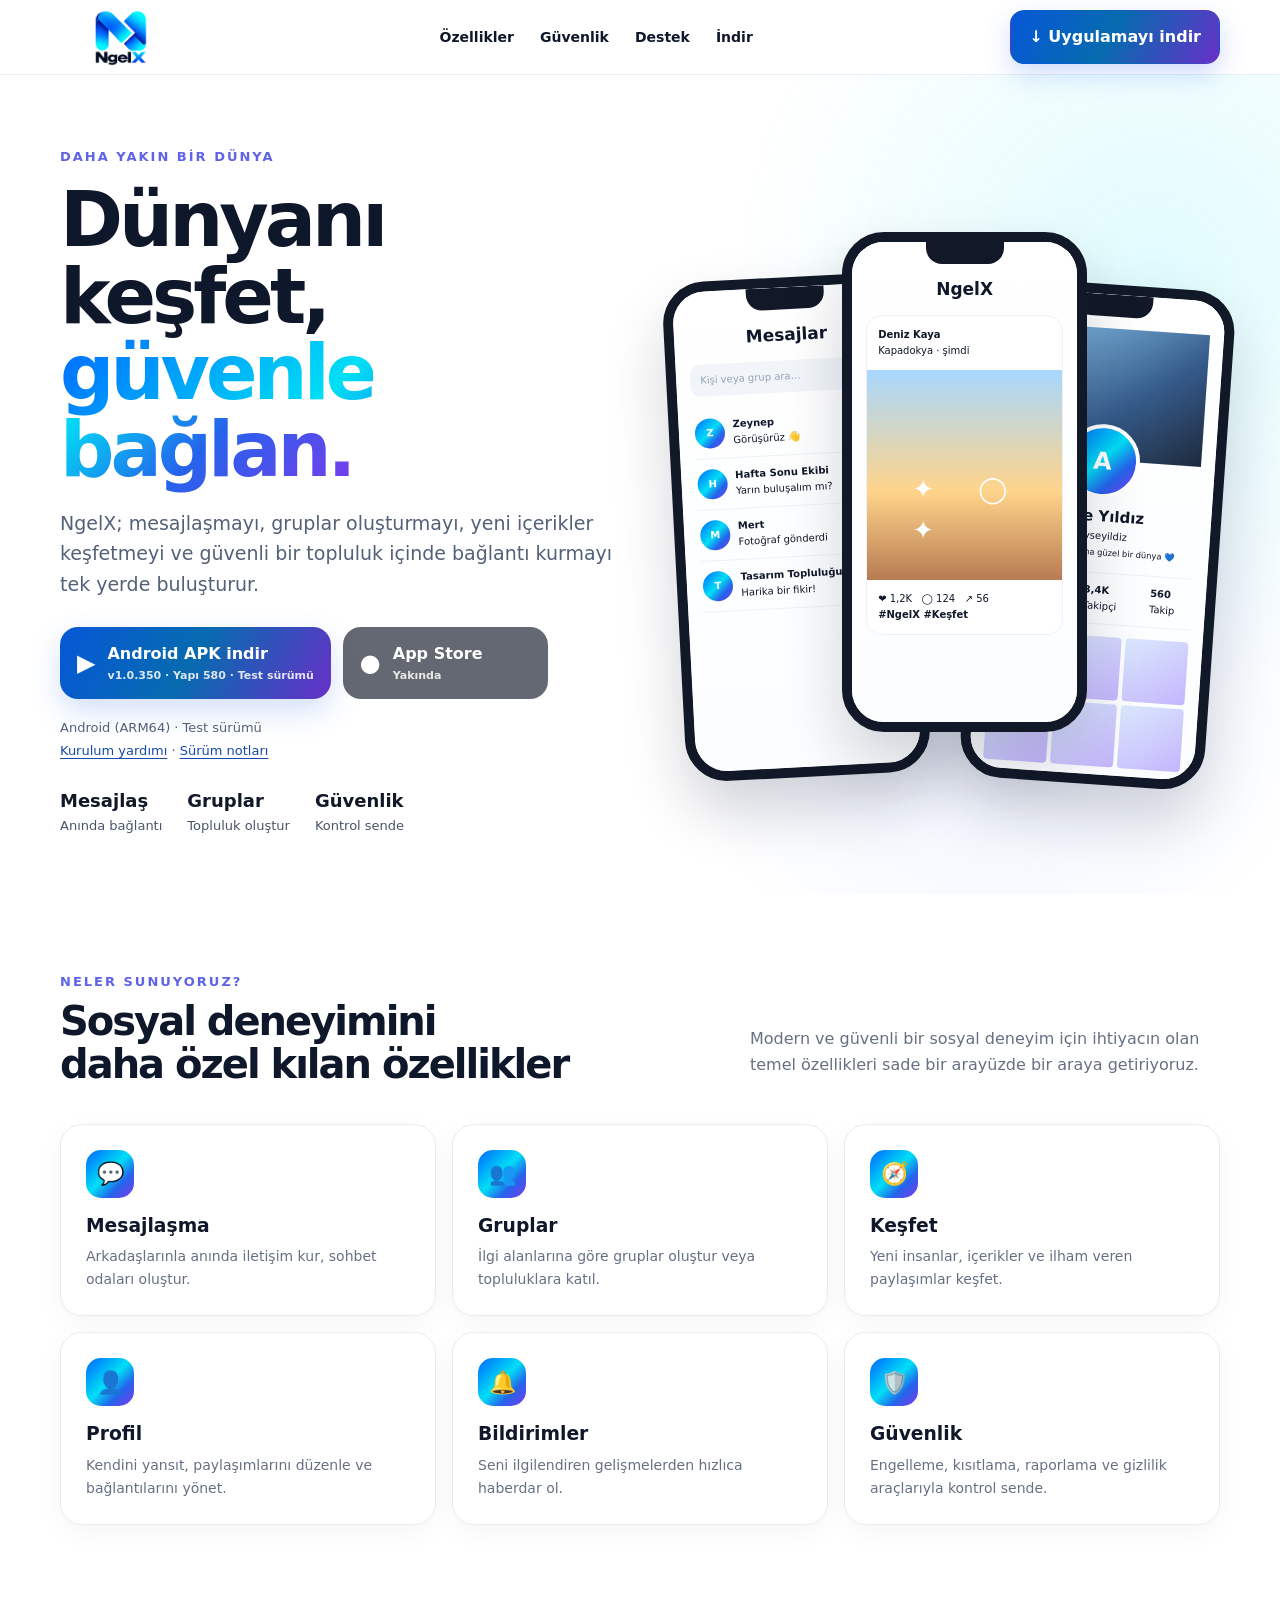
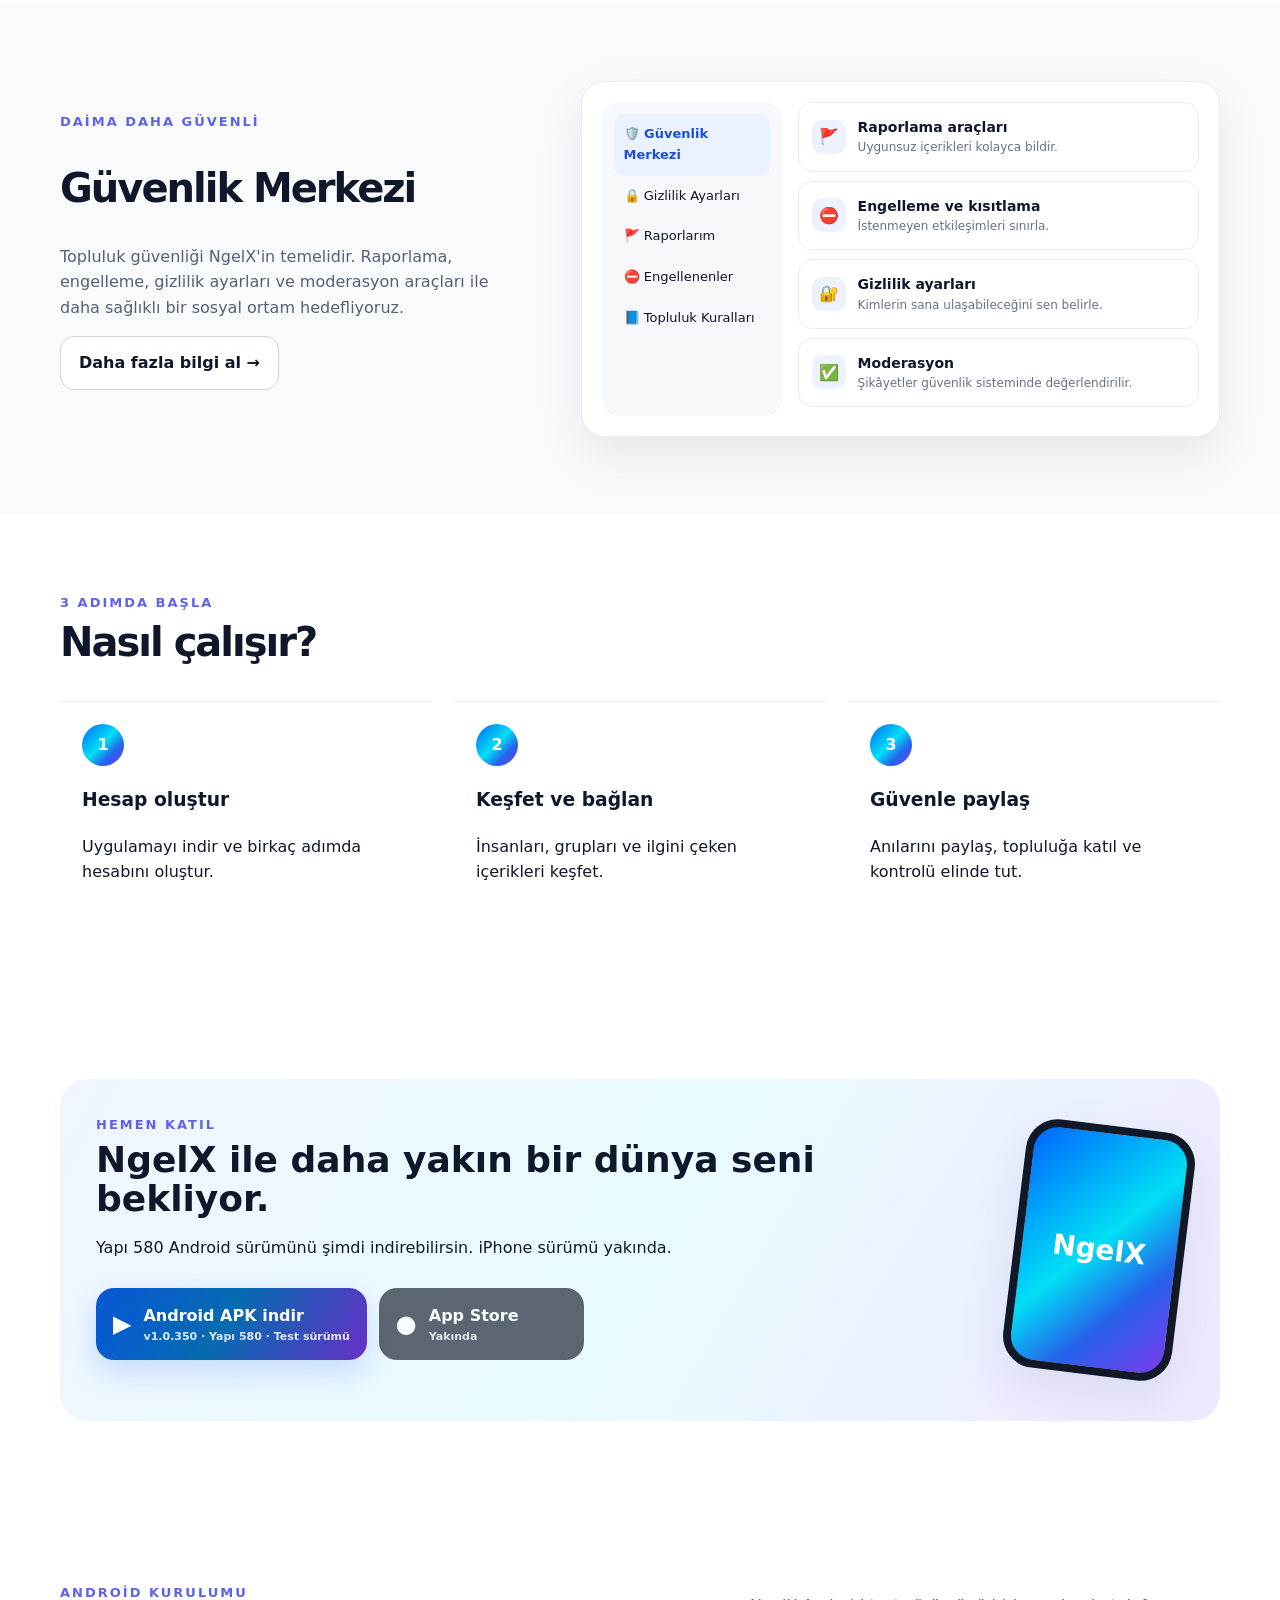
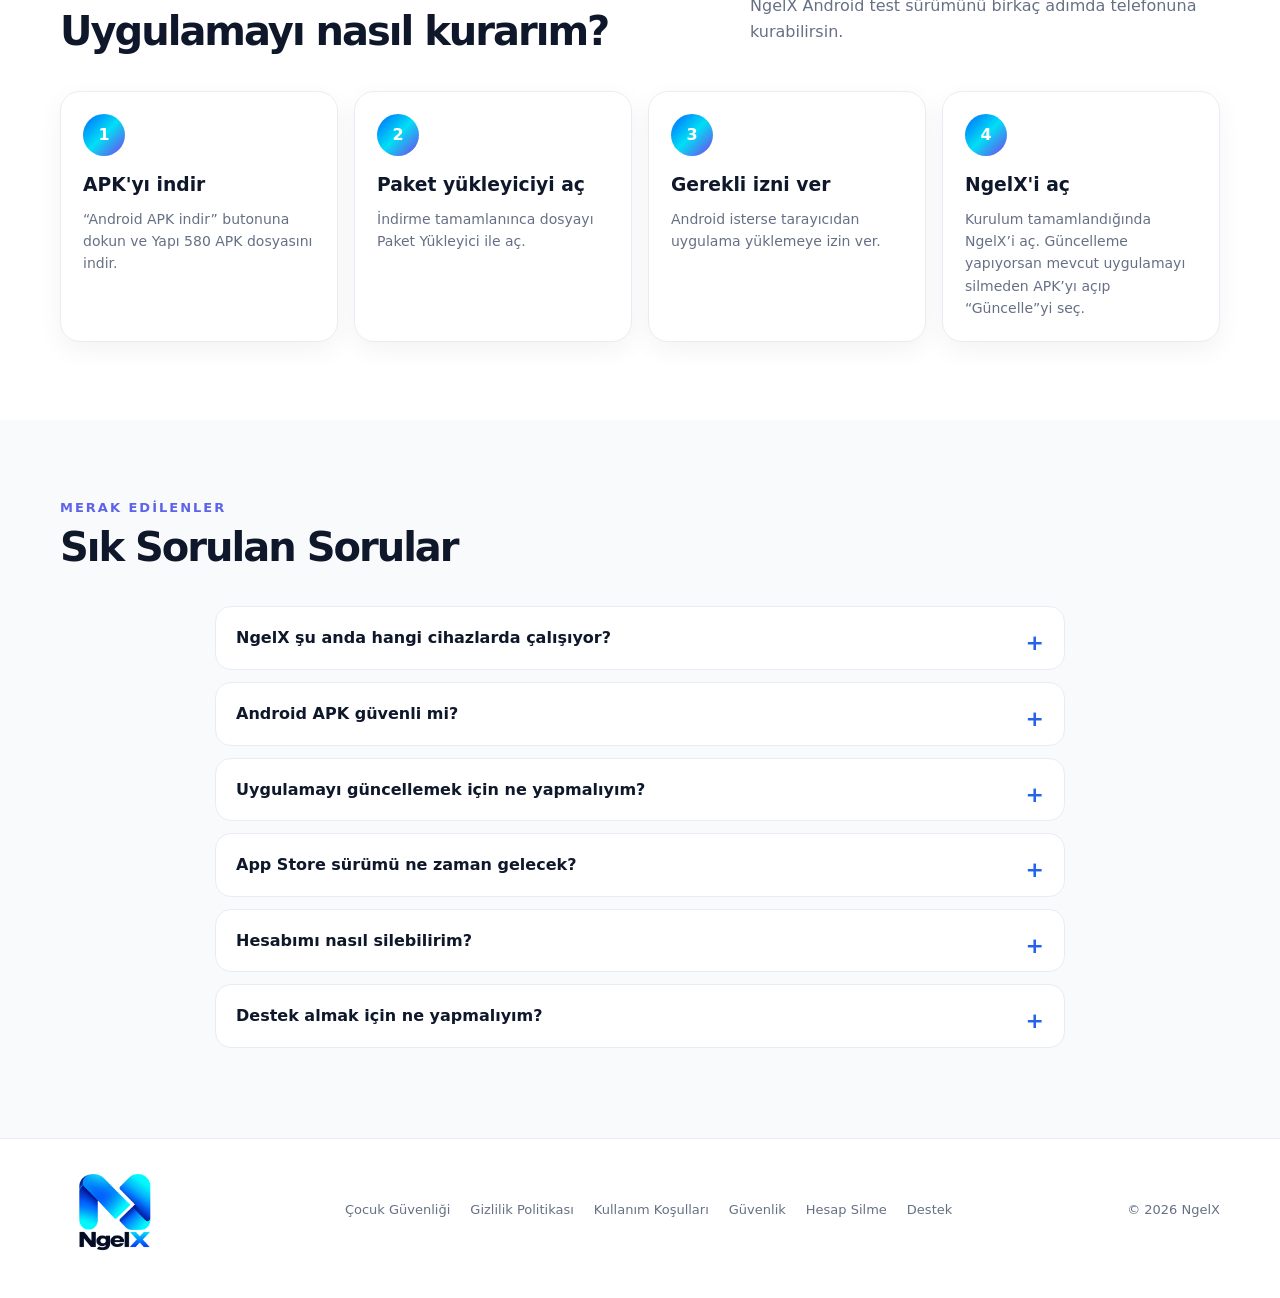
==== index.html @ b482cb5b "Point existing Android download buttons to the verified Build583 APK" ====
<!doctype html>
<html lang="tr">
<head>
  <meta charset="utf-8">
  <meta name="viewport" content="width=device-width,initial-scale=1">
  <meta name="theme-color" content="#ffffff">



  <title>NgelX — Dünyanı keşfet, güvenle bağlan</title>

  <!-- Tarayıcı sekmesindeki N logosu -->


  <link rel="stylesheet" href="styles.css?v=20261021-web-audit">

  <!-- Logo için geçici/final güvenli boyut ayarı -->
  <style>
    .brand-logo{
      display:flex;
      align-items:center;
      flex-shrink:0;
    }

    .brand-logo img{
      display:block;
      width:122px;
      height:auto;
      max-height:58px;
      object-fit:contain;
    }

    .footer-brand img{
      display:block;
      width:110px;
      height:auto;
      object-fit:contain;
    }

    @media(max-width:620px){
      .brand-logo img{
        width:92px;
        max-height:48px;
      }

      .footer-brand img{
        width:100px;
      }
    }
    /* ANDROID KURULUM - INLINE */

.install-section{
  background:#ffffff;
}

.install-steps{
  display:grid;
  grid-template-columns:repeat(4,1fr);
  gap:16px;
}

.install-card{
  padding:22px;
  border:1px solid #e8edf5;
  border-radius:20px;
  background:#ffffff;
  box-shadow:0 8px 26px rgba(15,23,42,.05);
}

.install-number{
  width:42px;
  height:42px;
  border-radius:50%;
  display:grid;
  place-items:center;
  background:linear-gradient(135deg,#0066ff,#00dff5,#7c3aed);
  color:#fff;
  font-weight:900;
  margin-bottom:14px;
}

.install-card h3{
  margin:0 0 8px;
}

.install-card p{
  margin:0;
  color:#667085;
  font-size:14px;
}


/* SSS - INLINE */

.faq-section{
  background:#f8fafc;
}

.faq-list{
  max-width:850px;
  margin:auto;
}

.faq-item{
  background:#fff;
  border:1px solid #e8edf5;
  border-radius:16px;
  margin-bottom:12px;
  overflow:hidden;
}

.faq-item summary{
  cursor:pointer;
  padding:18px 20px;
  font-weight:800;
  list-style:none;
}

.faq-item summary::-webkit-details-marker{
  display:none;
}

.faq-item summary::after{
  content:"+";
  float:right;
  font-size:22px;
  color:#2563eb;
}

.faq-item[open] summary::after{
  content:"−";
}

.faq-item p{
  margin:0;
  padding:0 20px 18px;
  color:#667085;
}

@media(max-width:900px){
  .install-steps{
    grid-template-columns:repeat(2,1fr);
  }
}

@media(max-width:620px){
  .install-steps{
    grid-template-columns:1fr;
  }

  .install-card{
    padding:18px;
  }

  .faq-item summary{
    padding:16px;
    font-size:15px;
  }

  .faq-item p{
    padding:0 16px 16px;
    font-size:14px;
  }
}
  </style>
<meta name="description" content="NgelX ile mesajlaş, gruplara katıl ve içerikleri keşfet. Android test APK&#x27;sını indir; kurulum, destek ve güvenlik bilgilerine ulaş.">
<link rel="canonical" href="https://ngelxsocial.com/">
<link rel="icon" type="image/png" href="/ngelx-logo-128-2.png">
<meta property="og:type" content="website"><meta property="og:site_name" content="NgelX"><meta property="og:locale" content="tr_TR">
<meta property="og:title" content="NgelX — Dünyanı keşfet, güvenle bağlan"><meta property="og:description" content="NgelX ile mesajlaş, gruplara katıl ve içerikleri keşfet. Android test APK&#x27;sını indir; kurulum, destek ve güvenlik bilgilerine ulaş."><meta property="og:url" content="https://ngelxsocial.com/">
<meta property="og:image" content="https://ngelxsocial.com/ngelx-brand.png"><meta property="og:image:alt" content="NgelX logosu">
<meta name="twitter:card" content="summary"><meta name="twitter:title" content="NgelX — Dünyanı keşfet, güvenle bağlan"><meta name="twitter:description" content="NgelX ile mesajlaş, gruplara katıl ve içerikleri keşfet. Android test APK&#x27;sını indir; kurulum, destek ve güvenlik bilgilerine ulaş."><meta name="twitter:image" content="https://ngelxsocial.com/ngelx-brand.png">
<script src="site.js?v=20261021-web-audit" defer></script>
</head>

<body>

<a class="skip-link" href="#main-content">İçeriğe geç</a>
<nav class="nav" aria-label="Ana menü"><div class="wrap navin">
<a class="logo brand-logo" href="index.html" aria-label="NgelX ana sayfa"><img src="ngelx-brand.png" alt="NgelX" width="122" height="58"></a>
<div class="navlinks"><a href="index.html#ozellikler">Özellikler</a><a href="index.html#guvenlik">Güvenlik</a><a href="support.html">Destek</a><a href="index.html#download">İndir</a></div>
<details class="mobile-menu"><summary>Menü <span aria-hidden="true">☰</span></summary><div class="mobile-links"><a href="index.html">Ana sayfa</a><a href="index.html#ozellikler">Özellikler</a><a href="security.html">Güvenlik</a><a href="support.html">Destek</a><a href="privacy.html">Gizlilik</a><a href="index.html#download">APK indir</a></div></details>
<a class="btn primary" href="https://github.com/Nnentx/Ngelx/releases/download/v1.0.353-build583/NgelX-1.0.353-Build583.apk">↓ Uygulamayı indir</a>
</div></nav>


<main id="main-content" tabindex="-1">
<header class="hero">
  <div class="wrap hero-grid">

    <div>

      <div class="eyebrow">
        Daha yakın bir dünya
      </div>

      <h1>
        Dünyanı keşfet,<br>
        <span class="gradient">
          güvenle bağlan.
        </span>
      </h1>

      <p class="lead">
        NgelX; mesajlaşmayı, gruplar oluşturmayı,
        yeni içerikler keşfetmeyi ve güvenli bir
        topluluk içinde bağlantı kurmayı tek yerde buluşturur.
      </p>

      <div class="store-row" id="indir">

        <a
          class="store play"
          href="https://github.com/Nnentx/Ngelx/releases/download/v1.0.353-build583/NgelX-1.0.353-Build583.apk"
        >
          <span class="icon">▶</span>

          <span>
            Android APK indir
            <small>v1.0.350 · Yapı 580 · Test sürümü</small>
          </span>
        </a>

        <div class="store apple unavailable" role="note" aria-label="iPhone sürümü henüz yayınlanmadı">
          <span class="icon">●</span>

          <span>
            App Store
            <small>Yakında</small>
          </span>
        </div>

      </div>


      <p class="download-help">Android (ARM64) · Test sürümü<br><a href="#kurulum">Kurulum yardımı</a><span aria-hidden="true"> · </span><a href="https://github.com/Nnentx/Ngelx/releases/tag/v1.0.350-build580">Sürüm notları</a></p>
      <div class="metrics">

        <div>
          <strong>Mesajlaş</strong>
          Anında bağlantı
        </div>

        <div>
          <strong>Gruplar</strong>
          Topluluk oluştur
        </div>

        <div>
          <strong>Güvenlik</strong>
          Kontrol sende
        </div>

      </div>

    </div>


    <div class="phones" aria-hidden="true">

      <div class="phone p1">
        <div class="screen">

          <div class="app-head">
            Mesajlar
          </div>

          <div class="search">
            Kişi veya grup ara…
          </div>

          <div class="chat">
            <div class="avatar">Z</div>

            <div>
              <b>Zeynep</b>
              Görüşürüz 👋
            </div>
          </div>

          <div class="chat">
            <div class="avatar">H</div>

            <div>
              <b>Hafta Sonu Ekibi</b>
              Yarın buluşalım mı?
            </div>
          </div>

          <div class="chat">
            <div class="avatar">M</div>

            <div>
              <b>Mert</b>
              Fotoğraf gönderdi
            </div>
          </div>

          <div class="chat">
            <div class="avatar">T</div>

            <div>
              <b>Tasarım Topluluğu</b>
              Harika bir fikir!
            </div>
          </div>

        </div>
      </div>


      <div class="phone p2">
        <div class="screen">

          <div class="app-head">
            NgelX
          </div>

          <div class="feed-card">

            <div class="post-meta">
              <b>Deniz Kaya</b><br>
              <span>Kapadokya · şimdi</span>
            </div>

            <div class="cover"></div>

            <div class="post-meta">
              ❤️ 1,2K &nbsp;
              ◯ 124 &nbsp;
              ↗ 56
              <br>

              <b>#NgelX #Keşfet</b>
            </div>

          </div>
        </div>
      </div>


      <div class="phone p3">
        <div class="screen">

          <div class="profile-top"></div>

          <div class="profile-avatar">
            A
          </div>

          <div class="center">
            <b style="font-size:15px">
              Ayşe Yıldız
            </b>

            <br>

            @ayseyildiz

            <br>

            <small>
              İyi insanlarla daha güzel bir dünya 💙
            </small>
          </div>


          <div class="stats">

            <div>
              <b>152</b><br>
              Gönderi
            </div>

            <div>
              <b>3,4K</b><br>
              Takipçi
            </div>

            <div>
              <b>560</b><br>
              Takip
            </div>

          </div>


          <div class="grid9">
            <span></span>
            <span></span>
            <span></span>
            <span></span>
            <span></span>
            <span></span>
          </div>

        </div>
      </div>

    </div>

  </div>
</header>


<section
  class="section"
  id="ozellikler"
>
  <div class="wrap">

    <div class="section-title">

      <div>
        <div class="eyebrow">
          Neler sunuyoruz?
        </div>

        <h2>
          Sosyal deneyimini<br>
          daha özel kılan özellikler
        </h2>
      </div>

      <p>
        Modern ve güvenli bir sosyal deneyim için
        ihtiyacın olan temel özellikleri sade bir
        arayüzde bir araya getiriyoruz.
      </p>

    </div>


    <div class="cards">

      <div class="card">
        <div class="ico">💬</div>

        <h3>Mesajlaşma</h3>

        <p>
          Arkadaşlarınla anında iletişim kur,
          sohbet odaları oluştur.
        </p>
      </div>


      <div class="card">
        <div class="ico">👥</div>

        <h3>Gruplar</h3>

        <p>
          İlgi alanlarına göre gruplar oluştur
          veya topluluklara katıl.
        </p>
      </div>


      <div class="card">
        <div class="ico">🧭</div>

        <h3>Keşfet</h3>

        <p>
          Yeni insanlar, içerikler ve ilham veren
          paylaşımlar keşfet.
        </p>
      </div>


      <div class="card">
        <div class="ico">👤</div>

        <h3>Profil</h3>

        <p>
          Kendini yansıt, paylaşımlarını düzenle
          ve bağlantılarını yönet.
        </p>
      </div>


      <div class="card">
        <div class="ico">🔔</div>

        <h3>Bildirimler</h3>

        <p>
          Seni ilgilendiren gelişmelerden
          hızlıca haberdar ol.
        </p>
      </div>


      <div class="card">
        <div class="ico">🛡️</div>

        <h3>Güvenlik</h3>

        <p>
          Engelleme, kısıtlama, raporlama ve
          gizlilik araçlarıyla kontrol sende.
        </p>
      </div>

    </div>

  </div>
</section>


<section
  class="section soft"
  id="guvenlik"
>
  <div class="wrap security">

    <div>

      <div class="eyebrow">
        Daima daha güvenli
      </div>

      <h2
        style="
          font-size:40px;
          line-height:1.1;
          letter-spacing:-2px
        "
      >
        Güvenlik Merkezi
      </h2>

      <p
        class="lead"
        style="font-size:16px"
      >
        Topluluk güvenliği NgelX'in temelidir.
        Raporlama, engelleme, gizlilik ayarları
        ve moderasyon araçları ile daha sağlıklı
        bir sosyal ortam hedefliyoruz.
      </p>

      <p>
        <a
          class="btn ghost"
          href="security.html"
        >
          Daha fazla bilgi al →
        </a>
      </p>

    </div>


    <div class="security-panel">

      <div class="side">
        <div>🛡️ Güvenlik Merkezi</div>
        <div>🔒 Gizlilik Ayarları</div>
        <div>🚩 Raporlarım</div>
        <div>⛔ Engellenenler</div>
        <div>📘 Topluluk Kuralları</div>
      </div>


      <div>

        <div class="report">
          <div class="dot">🚩</div>

          <div>
            <b>Raporlama araçları</b>

            <span>
              Uygunsuz içerikleri kolayca bildir.
            </span>
          </div>
        </div>


        <div class="report">
          <div class="dot">⛔</div>

          <div>
            <b>Engelleme ve kısıtlama</b>

            <span>
              İstenmeyen etkileşimleri sınırla.
            </span>
          </div>
        </div>


        <div class="report">
          <div class="dot">🔐</div>

          <div>
            <b>Gizlilik ayarları</b>

            <span>
              Kimlerin sana ulaşabileceğini sen belirle.
            </span>
          </div>
        </div>


        <div class="report">
          <div class="dot">✅</div>

          <div>
            <b>Moderasyon</b>

            <span>
              Şikâyetler güvenlik sisteminde değerlendirilir.
            </span>
          </div>
        </div>

      </div>

    </div>

  </div>
</section>


<section class="section">
  <div class="wrap">

    <div class="section-title">

      <div>
        <div class="eyebrow">
          3 adımda başla
        </div>

        <h2>
          Nasıl çalışır?
        </h2>
      </div>

    </div>


    <div class="steps">

      <div class="step">
        <div class="num">1</div>

        <h3>
          Hesap oluştur
        </h3>

        <p>
          Uygulamayı indir ve birkaç adımda
          hesabını oluştur.
        </p>
      </div>


      <div class="step">
        <div class="num">2</div>

        <h3>
          Keşfet ve bağlan
        </h3>

        <p>
          İnsanları, grupları ve ilgini çeken
          içerikleri keşfet.
        </p>
      </div>


      <div class="step">
        <div class="num">3</div>

        <h3>
          Güvenle paylaş
        </h3>

        <p>
          Anılarını paylaş, topluluğa katıl
          ve kontrolü elinde tut.
        </p>
      </div>

    </div>

  </div>
</section>


<section
  class="section"
  id="download"
>
  <div class="wrap cta">

    <div>

      <div class="eyebrow">
        Hemen katıl
      </div>

      <h2>
        NgelX ile daha yakın bir dünya seni bekliyor.
      </h2>

      <p>
        Yapı 580 Android sürümünü şimdi indirebilirsin.
        iPhone sürümü yakında.
      </p>


      <div class="store-row">

        <a
          class="store play"
          href="https://github.com/Nnentx/Ngelx/releases/download/v1.0.353-build583/NgelX-1.0.353-Build583.apk"
        >
          <span class="icon">▶</span>

          <span>
            Android APK indir
            <small>v1.0.350 · Yapı 580 · Test sürümü</small>
          </span>
        </a>


        <div class="store apple unavailable" role="note" aria-label="iPhone sürümü henüz yayınlanmadı">
          <span class="icon">●</span>

          <span>
            App Store
            <small>Yakında</small>
          </span>
        </div>

      </div>

    </div>


    <div class="mini-phone">
      NgelX
    </div>

  </div>
</section>
<section class="section install-section" id="kurulum">
  <div class="wrap">

    <div class="section-title">
      <div>
        <div class="eyebrow">Android kurulumu</div>
        <h2>Uygulamayı nasıl kurarım?</h2>
      </div>

      <p>
        NgelX Android test sürümünü birkaç adımda telefonuna kurabilirsin.
      </p>
    </div>

    <div class="install-steps">

      <div class="install-card">
        <div class="install-number">1</div>
        <h3>APK'yı indir</h3>
        <p>
          “Android APK indir” butonuna dokun ve Yapı 580 APK dosyasını indir.
        </p>
      </div>

      <div class="install-card">
        <div class="install-number">2</div>
        <h3>Paket yükleyiciyi aç</h3>
        <p>
          İndirme tamamlanınca dosyayı Paket Yükleyici ile aç.
        </p>
      </div>

      <div class="install-card">
        <div class="install-number">3</div>
        <h3>Gerekli izni ver</h3>
        <p>
          Android isterse tarayıcıdan uygulama yüklemeye izin ver.
        </p>
      </div>

      <div class="install-card">
        <div class="install-number">4</div>
        <h3>NgelX'i aç</h3>
        <p>
          Kurulum tamamlandığında NgelX’i aç. Güncelleme yapıyorsan mevcut uygulamayı silmeden APK’yı açıp “Güncelle”yi seç.
        </p>
      </div>

    </div>

  </div>
</section>


<section class="section faq-section">
  <div class="wrap">

    <div class="section-title">
      <div>
        <div class="eyebrow">Merak edilenler</div>
        <h2>Sık Sorulan Sorular</h2>
      </div>
    </div>

    <div class="faq-list">

      <details class="faq-item">
        <summary>NgelX şu anda hangi cihazlarda çalışıyor?</summary>
        <p>
          Şu anda Android test sürümü kullanılabilir. iPhone sürümü yakında yayınlanacaktır.
        </p>
      </details>

      <details class="faq-item">
        <summary>Android APK güvenli mi?</summary>
        <p>
          APK dosyası NgelX'in resmi GitHub sürüm bağlantısı üzerinden sunulmaktadır.
        </p>
      </details>

      <details class="faq-item">
        <summary>Uygulamayı güncellemek için ne yapmalıyım?</summary>
        <p>
          NgelX uygulamasında Ayarlar &gt; Güncellemeler bölümünden yeni sürümü kontrol edebilirsin. İstersen ngelxsocial.com üzerinden güncel APK'yı indirip mevcut uygulamanın üzerine kurabilirsin.
        </p>
      </details>

      <details class="faq-item">
        <summary>App Store sürümü ne zaman gelecek?</summary>
        <p>
          iPhone sürümü hazırlık aşamasındadır. Yayınlandığında bu sayfadaki App Store alanı aktif olacaktır.
        </p>
      </details>

      <details class="faq-item">
        <summary>Hesabımı nasıl silebilirim?</summary>
        <p>
          Sayfanın altındaki “Hesap Silme” bağlantısından hesap silme adımlarına ulaşabilirsin.
        </p>
      </details>

      <details class="faq-item">
        <summary>Destek almak için ne yapmalıyım?</summary>
        <p>
          Sayfanın altındaki “Destek” bağlantısını kullanarak NgelX destek sayfasına ulaşabilirsin.
        </p>
      </details>

    </div>

  </div>
</section>

</main>
<footer><div class="wrap foot">
<a class="footer-brand" href="index.html" aria-label="NgelX ana sayfa"><img src="ngelx-brand.png" alt="NgelX" width="110" height="58" loading="lazy"></a>
<nav class="footlinks" aria-label="Alt menü"><a href="child-safety.html">Çocuk Güvenliği</a><a href="privacy.html">Gizlilik Politikası</a><a href="terms.html">Kullanım Koşulları</a><a href="security.html">Güvenlik</a><a href="delete-account.html">Hesap Silme</a><a href="support.html">Destek</a></nav><div>© 2026 NgelX</div></div></footer>


</body>
</html>
---- styles.css ----
:root{
  --bg:#ffffff;
  --ink:#0f172a;
  --muted:#64748b;
  --line:#e8edf5;
  --soft:#f7f9fc;
  --blue:#2563eb;
  --cyan:#00dff5;
  --purple:#7c3aed;
  --green:#16a34a;
  --danger:#ef4444;

  --grad:linear-gradient(
    135deg,
    #0066ff 0%,
    #00dff5 48%,
    #2563eb 72%,
    #7c3aed 100%
  );

  --shadow:0 18px 50px rgba(15,23,42,.08);
  --radius:24px;
}

*{
  box-sizing:border-box;
}

html{
  scroll-behavior:smooth;
  overflow-x:hidden;
}

body{
  margin:0;
  min-width:0;
  overflow-x:hidden;
  font-family:
    Inter,
    ui-sans-serif,
    system-ui,
    -apple-system,
    BlinkMacSystemFont,
    "Segoe UI",
    sans-serif;
  color:var(--ink);
  background:var(--bg);
  line-height:1.6;
}

img{
  display:block;
  max-width:100%;
  height:auto;
}

a{
  color:inherit;
  text-decoration:none;
}

.wrap{
  width:min(1160px,calc(100% - 36px));
  margin:auto;
}


/* =========================
   ÜST MENÜ
========================= */

.nav{
  position:sticky;
  top:0;
  z-index:20;
  background:rgba(255,255,255,.94);
  backdrop-filter:blur(14px);
  border-bottom:1px solid rgba(232,237,245,.9);
}

.navin{
  min-height:74px;
  display:flex;
  align-items:center;
  justify-content:space-between;
  gap:22px;
}

.logo{
  flex-shrink:0;
}

.brand-logo{
  display:flex;
  align-items:center;
}

.brand-logo img{
  width:122px;
  max-height:58px;
  object-fit:contain;
}

.navlinks{
  display:flex;
  align-items:center;
  gap:26px;
  font-size:14px;
  font-weight:700;
}

.navlinks a{
  transition:.2s;
}

.navlinks a:hover{
  color:var(--blue);
}


/* =========================
   BUTONLAR
========================= */

.btn{
  display:inline-flex;
  align-items:center;
  justify-content:center;
  gap:9px;
  border-radius:14px;
  padding:13px 18px;
  font-weight:800;
  border:1px solid transparent;
  transition:
    transform .2s,
    box-shadow .2s,
    opacity .2s;
  white-space:nowrap;
}

.btn:hover{
  transform:translateY(-1px);
}

.btn.primary{
  background:var(--grad);
  color:#fff;
  box-shadow:0 10px 26px rgba(37,99,235,.22);
}

.btn.ghost{
  border-color:#cdd7e6;
  background:#fff;
}

.btn.dark{
  background:#10131a;
  color:#fff;
}


/* =========================
   HERO
========================= */

.hero{
  padding:72px 0 58px;
  overflow:hidden;

  background:
    radial-gradient(
      circle at 90% 25%,
      rgba(0,223,245,.12),
      transparent 32%
    ),
    radial-gradient(
      circle at 78% 70%,
      rgba(37,99,235,.10),
      transparent 30%
    );
}

.hero-grid{
  display:grid;
  grid-template-columns:1.02fr .98fr;
  align-items:center;
  gap:46px;
}

.eyebrow{
  font-size:13px;
  font-weight:900;
  letter-spacing:2px;
  color:#5e63e8;
  text-transform:uppercase;
}

.hero h1{
  font-size:clamp(44px,6vw,76px);
  line-height:1.01;
  letter-spacing:-4px;
  margin:14px 0 18px;
}

.gradient{
  background:var(--grad);
  -webkit-background-clip:text;
  background-clip:text;
  color:transparent;
}

.lead{
  font-size:19px;
  color:#536178;
  max-width:630px;
}


/* =========================
   MAĞAZA BUTONLARI
========================= */

.store-row{
  display:flex;
  gap:12px;
  flex-wrap:wrap;
  margin:28px 0 25px;
}

.store{
  min-width:205px;
  min-height:72px;
  padding:12px 17px;
  border-radius:18px;

  display:flex;
  align-items:center;
  gap:12px;

  font-weight:800;
  transition:
    transform .2s,
    box-shadow .2s,
    opacity .2s;
}

.store:hover{
  transform:translateY(-2px);
}

.store.play{
  background:var(--grad);
  color:#fff;
  box-shadow:0 12px 30px rgba(37,99,235,.20);
}

.store.apple{
  background:#111827;
  color:#fff;
}

.store.apple[aria-disabled="true"]{
  opacity:.58;
  cursor:not-allowed;
  pointer-events:none;
}

.store .icon{
  flex:0 0 auto;
  font-size:24px;
}

.store small{
  display:block;
  font-size:11px;
  opacity:.85;
  font-weight:600;
}


/* =========================
   KISA ÖZELLİKLER
========================= */

.metrics{
  display:flex;
  gap:25px;
  flex-wrap:wrap;
  color:#475569;
  font-size:13px;
}

.metrics strong{
  display:block;
  color:#111827;
  font-size:18px;
}


/* =========================
   TELEFON TASARIMLARI
========================= */

.phones{
  position:relative;
  min-height:520px;
  width:100%;
}

.phone{
  position:absolute;

  width:245px;
  height:500px;

  border:10px solid #111827;
  border-radius:42px;

  background:#fff;

  box-shadow:
    0 30px 60px rgba(15,23,42,.18);

  overflow:hidden;
}

.phone:before{
  content:"";

  position:absolute;
  z-index:5;

  width:78px;
  height:22px;

  border-radius:0 0 16px 16px;

  background:#111827;

  top:0;
  left:50%;

  transform:translateX(-50%);
}

.p1{
  left:0;
  top:45px;
  transform:rotate(-3deg);
}

.p2{
  left:168px;
  top:0;
  z-index:3;
}

.p3{
  right:0;
  top:52px;
  transform:rotate(4deg);
}

.screen{
  padding:34px 14px 14px;
  font-size:10px;
  height:100%;

  background:
    linear-gradient(#fff,#fbfdff);

  overflow:hidden;
}

.app-head{
  font-size:17px;
  font-weight:900;
  text-align:center;
  margin-bottom:12px;
}

.search{
  background:#f1f5f9;
  border-radius:10px;
  padding:8px 10px;
  color:#94a3b8;
  margin-bottom:12px;
}

.chat{
  display:flex;
  align-items:center;
  gap:8px;

  padding:9px 2px;

  border-bottom:
    1px solid #eef2f7;
}

.chat > div:last-child{
  min-width:0;
  overflow:hidden;
  text-overflow:ellipsis;
}

.avatar{
  flex:0 0 30px;

  width:30px;
  height:30px;

  border-radius:50%;

  background:var(--grad);

  display:grid;
  place-items:center;

  color:#fff;
  font-weight:900;
}

.chat b{
  display:block;
  font-size:10px;
}

.feed-card{
  border:1px solid #eef2f7;
  border-radius:16px;

  overflow:hidden;

  background:#fff;
}

.cover{
  height:210px;

  background:
    linear-gradient(
      180deg,
      #a8d7ff,
      #ffd48a 58%,
      #b77b52
    );

  position:relative;
}

.cover:after{
  content:"✦  ◯  ✦";

  position:absolute;

  color:#fff;
  font-size:26px;

  bottom:28px;
  left:45px;

  letter-spacing:18px;
}

.post-meta{
  padding:11px;
}

.profile-top{
  height:132px;

  background:
    linear-gradient(
      145deg,
      #90cdf4,
      #355b8a 60%,
      #1e293b
    );
}

.profile-avatar{
  width:74px;
  height:74px;

  border-radius:50%;

  background:var(--grad);

  border:4px solid #fff;

  margin:-36px auto 6px;

  display:grid;
  place-items:center;

  color:white;
  font-size:24px;
  font-weight:900;
}

.center{
  text-align:center;
}

.stats{
  display:flex;
  justify-content:space-around;

  border-top:1px solid #eef2f7;
  border-bottom:1px solid #eef2f7;

  padding:9px 0;
  margin:12px 0;
}

.grid9{
  display:grid;
  grid-template-columns:repeat(3,1fr);
  gap:4px;
}

.grid9 span{
  aspect-ratio:1;

  background:
    linear-gradient(
      145deg,
      #dbeafe,
      #c4b5fd
    );

  border-radius:4px;
}


/* =========================
   GENEL BÖLÜMLER
========================= */

.section{
  padding:78px 0;
}

.soft{
  background:#f8fafc;
}

.section-title{
  display:flex;
  justify-content:space-between;
  gap:30px;
  align-items:end;

  margin-bottom:30px;
}

.section-title h2{
  font-size:40px;
  line-height:1.08;
  letter-spacing:-2px;
  margin:7px 0;
}

.section-title p{
  max-width:470px;
  color:#667085;
}


/* =========================
   ÖZELLİK KARTLARI
========================= */

.cards{
  display:grid;
  grid-template-columns:repeat(3,1fr);
  gap:16px;
}

.card{
  padding:25px;

  border:1px solid var(--line);
  border-radius:22px;

  background:#fff;

  box-shadow:
    0 8px 26px rgba(15,23,42,.04);

  transition:
    transform .2s,
    box-shadow .2s,
    border-color .2s;
}

.card:hover{
  transform:translateY(-3px);

  border-color:#d8e3f4;

  box-shadow:
    0 16px 34px rgba(15,23,42,.08);
}

.ico{
  width:48px;
  height:48px;

  border-radius:15px;

  background:var(--grad);

  display:grid;
  place-items:center;

  color:#fff;
  font-size:22px;

  margin-bottom:13px;
}

.card h3{
  margin:0 0 5px;
}

.card p{
  margin:0;

  color:#667085;
  font-size:14px;
}


/* =========================
   GÜVENLİK
========================= */

.security{
  display:grid;
  grid-template-columns:.85fr 1.15fr;
  gap:48px;
  align-items:center;
}

.security-panel{
  background:#fff;

  border:1px solid var(--line);
  border-radius:24px;

  padding:20px;

  box-shadow:var(--shadow);

  display:grid;
  grid-template-columns:180px 1fr;
  gap:16px;

  min-width:0;
}

.side{
  background:#f6f8fc;
  border-radius:16px;
  padding:12px;
}

.side div{
  padding:10px;

  border-radius:10px;

  font-size:13px;
}

.side div:first-child{
  background:#eaf1ff;

  color:#1d4ed8;

  font-weight:800;
}

.report{
  display:flex;
  gap:12px;
  align-items:center;

  border:1px solid var(--line);
  border-radius:14px;

  padding:13px;
  margin-bottom:9px;
}

.report > div:last-child{
  min-width:0;
}

.report b{
  display:block;
  font-size:14px;
}

.report span{
  display:block;

  font-size:12px;
  color:#667085;
}

.dot{
  flex:0 0 34px;

  width:34px;
  height:34px;

  border-radius:10px;

  display:grid;
  place-items:center;

  background:#eef2ff;
}


/* =========================
   NASIL ÇALIŞIR
========================= */

.steps{
  display:grid;
  grid-template-columns:repeat(3,1fr);
  gap:22px;
}

.step{
  padding:22px;

  border-top:
    1px solid var(--line);
}

.num{
  width:42px;
  height:42px;

  border-radius:50%;

  background:var(--grad);

  color:#fff;

  display:grid;
  place-items:center;

  font-weight:900;
}


/* =========================
   ALT İNDİRME ALANI
========================= */

.cta{
  border-radius:28px;

  padding:36px;

  background:
    linear-gradient(
      120deg,
      #f0f5ff,
      #e9fbff,
      #eee8ff
    );

  display:flex;
  align-items:center;
  justify-content:space-between;

  gap:25px;

  overflow:hidden;
}

.cta > div:first-child{
  min-width:0;
}

.cta h2{
  font-size:36px;
  line-height:1.1;

  margin:4px 0 10px;
}

.mini-phone{
  flex:0 0 auto;

  width:170px;
  height:250px;

  border:8px solid #111827;
  border-radius:32px;

  background:var(--grad);

  transform:rotate(7deg);

  display:grid;
  place-items:center;

  color:#fff;
  font-size:28px;
  font-weight:900;

  box-shadow:var(--shadow);
}


/* =========================
   FOOTER
========================= */

footer{
  padding:30px 0 46px;

  border-top:
    1px solid var(--line);

  color:#667085;
  font-size:13px;
}

.foot{
  display:flex;
  align-items:center;
  justify-content:space-between;

  gap:22px;

  flex-wrap:wrap;
}

.footer-brand{
  display:flex;
  align-items:center;
  flex-shrink:0;
}

.footer-brand img{
  width:110px;
  height:auto;
  object-fit:contain;
}

.footlinks{
  display:flex;
  align-items:center;

  gap:20px;

  flex-wrap:wrap;
}

.footlinks a:hover{
  color:var(--blue);
}


/* =========================
   YASAL / DESTEK SAYFALARI
========================= */

.legal{
  padding:70px 0;
}

.legal h1{
  font-size:44px;
  letter-spacing:-2px;
}

.legal h2{
  margin-top:32px;
}

.notice{
  padding:18px 20px;

  border-radius:16px;

  background:#f1f5f9;

  color:#475569;
}

.form-card{
  max-width:720px;

  padding:28px;

  border:1px solid var(--line);
  border-radius:22px;

  background:#fff;

  box-shadow:var(--shadow);
}


/* =========================
   TABLET
========================= */

@media(max-width:900px){

  .navlinks{
    display:none;
  }

  .hero-grid,
  .security{
    grid-template-columns:1fr;
  }

  .hero{
    padding-top:50px;
  }

  .phones{
    min-height:470px;
    transform:scale(.85);
    transform-origin:top center;
  }

  .cards{
    grid-template-columns:1fr 1fr;
  }

  .section-title{
    display:block;
  }

  .security-panel{
    grid-template-columns:1fr;
  }

  .side{
    display:none;
  }

  .cta{
    align-items:flex-end;
  }

  .mini-phone{
    width:130px;
    height:200px;
  }

  .steps{
    grid-template-columns:1fr;
  }
}


/* =========================
   TELEFON
========================= */

@media(max-width:620px){

  .wrap{
    width:calc(100% - 24px);
  }

  .navin{
    min-height:66px;
    gap:10px;
  }

  .brand-logo img{
    width:90px;
    max-height:48px;
  }

  .nav .btn{
    flex-shrink:0;

    padding:10px 11px;

    border-radius:12px;

    font-size:11px;

    max-width:148px;

    white-space:normal;

    line-height:1.15;

    text-align:center;
  }

  .hero{
    padding:
      42px 0
      42px;
  }

  .hero h1{
    font-size:clamp(40px,12vw,58px);

    letter-spacing:-2.6px;

    overflow-wrap:anywhere;
  }

  .lead{
    font-size:16px;
  }

  .store-row{
    display:grid;
    grid-template-columns:1fr 1fr;

    gap:10px;

    width:100%;
  }

  .store{
    width:100%;

    min-width:0;
    min-height:72px;

    padding:11px 12px;

    border-radius:16px;

    overflow:hidden;
  }

  .store > span:last-child{
    min-width:0;

    line-height:1.25;
  }

  .store .icon{
    font-size:21px;
  }

  .store small{
    margin-top:4px;
  }

  .metrics{
    display:grid;

    grid-template-columns:
      repeat(3,1fr);

    gap:10px;
  }

  .metrics > div{
    min-width:0;

    font-size:11px;
  }

  .metrics strong{
    font-size:15px;
  }

  .phones{
    min-height:390px;

    margin:
      12px -12px 0;

    transform:none;
  }

  .phone{
    width:178px;
    height:370px;

    border-width:7px;

    border-radius:32px;
  }

  .phone:before{
    width:60px;
    height:18px;
  }

  .p1{
    left:-22px;
    top:38px;

    transform:
      rotate(-4deg)
      scale(.92);
  }

  .p2{
    left:50%;
    top:0;

    transform:
      translateX(-50%);

    z-index:4;
  }

  .p3{
    right:-22px;
    top:40px;

    transform:
      rotate(4deg)
      scale(.92);
  }

  .screen{
    padding:
      27px 9px 9px;
  }

  .cover{
    height:142px;
  }

  .cover:after{
    font-size:18px;

    left:28px;

    letter-spacing:10px;
  }

  .section{
    padding:
      56px 0;
  }

  .section-title{
    margin-bottom:22px;
  }

  .section-title h2{
    font-size:31px;

    letter-spacing:-1.4px;
  }

  .cards{
    grid-template-columns:1fr;
  }

  .card{
    padding:22px;
  }

  .security{
    gap:28px;
  }

  .security-panel{
    padding:14px;
  }

  .report{
    align-items:flex-start;
  }

  .cta{
    display:block;

    padding:26px 20px;

    border-radius:24px;
  }

  .cta h2{
    font-size:29px;

    letter-spacing:-1px;
  }

  .cta .store-row{
    margin-bottom:0;
  }

  .mini-phone{
    display:none;
  }

  .footer-brand img{
    width:100px;
  }

  .foot{
    display:block;
  }

  .footlinks{
    display:grid;

    grid-template-columns:
      1fr 1fr;

    gap:10px 16px;

    margin:
      18px 0;
  }

  .legal{
    padding:
      46px 0;
  }

  .legal h1{
    font-size:34px;
  }
}


/* =========================
   ÇOK KÜÇÜK TELEFON
========================= */

@media(max-width:390px){

  .brand-logo img{
    width:82px;
  }

  .nav .btn{
    max-width:132px;
    font-size:10px;
    padding:9px 8px;
  }

  .store-row{
    grid-template-columns:1fr;
  }

  .metrics{
    grid-template-columns:1fr 1fr;
  }

  .hero h1{
    font-size:39px;
  }

  .phone{
    width:164px;
    height:350px;
  }

  .p1{
    left:-38px;
  }

  .p3{
    right:-38px;
  }

  .footlinks{
    grid-template-columns:1fr;
  }
}
html{
  scroll-padding-top:90px;
}

@media(max-width:620px){
  .store{
    padding-left:10px;
    padding-right:10px;
  }

  .store > span:last-child{
    font-size:15px;
  }

  .store.play > span:last-child{
    white-space:nowrap;
  }
}
/* ANDROID KURULUM */

.install-section{
  background:#fff;
}

.install-steps{
  display:grid;
  grid-template-columns:repeat(4,1fr);
  gap:16px;
}

.install-card{
  padding:22px;
  border:1px solid var(--line);
  border-radius:20px;
  background:#fff;
  box-shadow:0 8px 26px rgba(15,23,42,.04);
}

.install-number{
  width:42px;
  height:42px;
  border-radius:50%;
  display:grid;
  place-items:center;
  background:var(--grad);
  color:#fff;
  font-weight:900;
  margin-bottom:14px;
}

.install-card h3{
  margin:0 0 8px;
}

.install-card p{
  margin:0;
  color:#667085;
  font-size:14px;
}


/* SIK SORULAN SORULAR */

.faq-section{
  background:#f8fafc;
}

.faq-list{
  max-width:850px;
  margin:auto;
}

.faq-item{
  background:#fff;
  border:1px solid var(--line);
  border-radius:16px;
  margin-bottom:12px;
  overflow:hidden;
}

.faq-item summary{
  cursor:pointer;
  padding:18px 20px;
  font-weight:800;
  list-style:none;
}

.faq-item summary::-webkit-details-marker{
  display:none;
}

.faq-item summary:after{
  content:"+";
  float:right;
  font-size:22px;
  color:#2563eb;
}

.faq-item[open] summary:after{
  content:"−";
}

.faq-item p{
  margin:0;
  padding:0 20px 18px;
  color:#667085;
}


/* MOBİL */

@media(max-width:900px){
  .install-steps{
    grid-template-columns:repeat(2,1fr);
  }
}

@media(max-width:620px){
  .install-steps{
    grid-template-columns:1fr;
  }

  .install-card{
    padding:18px;
  }

  .faq-item summary{
    padding:16px;
    font-size:15px;
  }

  .faq-item p{
    padding:0 16px 16px;
    font-size:14px;
  }
}

/* Shared navigation, accessible controls and support-page polish. */
:focus-visible{outline:3px solid #214ad4;outline-offset:4px;}
.skip-link{position:fixed;top:8px;left:12px;z-index:100;padding:12px 18px;background:#fff;color:#173c9e;border:2px solid #214ad4;border-radius:12px;transform:translateY(-160%);}
.skip-link:focus{transform:translateY(0);}
.mobile-menu{display:none;}
.navlinks a{display:inline-flex;align-items:center;min-height:44px;}
.navlinks a[aria-current="page"],.footlinks a[aria-current="page"]{color:#173c9e;text-decoration:underline;text-underline-offset:4px;}
.store.unavailable{opacity:.65;cursor:default;}
.store.unavailable:hover{transform:none;}
.btn.primary,.store.play{background:linear-gradient(120deg,#0757d8,#066baf 48%,#6830c8);}
.download-help{font-size:13px;color:#536178;margin:-8px 0 24px;line-height:1.8;}
.download-help a,.legal p a,.privacy-card p a,.terms-card p a{color:#1749ac;text-decoration:underline;text-underline-offset:3px;overflow-wrap:anywhere;}
.legal p a.btn,.privacy-card p a.btn,.terms-card p a.btn{text-decoration:none;}
.support-section{margin-top:40px;max-width:850px;}
.support-links{display:flex;flex-wrap:wrap;gap:12px;}
.support-card{display:flex;flex-direction:column;}
.support-card h2{font-size:19px;margin:0 0 8px;}
.card-action{display:block;color:#1749ac;font-size:14px;font-weight:800;margin-top:auto;padding-top:18px;}
.legal,.form-card,.privacy-content,.terms-content{min-width:0;}
.legal p,.legal li{overflow-wrap:anywhere;}
.form-card .btn{white-space:normal;text-align:center;max-width:100%;min-height:44px;}
.footlinks a{display:inline-flex;align-items:center;min-height:44px;}
@media(max-width:900px){
  .mobile-menu{display:block;margin-left:auto;}
  .mobile-menu summary{display:flex;align-items:center;justify-content:center;gap:7px;min-width:64px;min-height:44px;padding:8px;border:1px solid #d4deec;border-radius:12px;font-size:13px;font-weight:800;cursor:pointer;list-style:none;}
  .mobile-menu summary::-webkit-details-marker{display:none;}
  .mobile-menu[open] summary{color:#173c9e;background:#eef4ff;}
  .mobile-links{position:absolute;left:12px;right:12px;top:calc(100% + 6px);display:grid;grid-template-columns:1fr 1fr;gap:4px;padding:12px;background:#fff;border:1px solid #d4deec;border-radius:16px;box-shadow:0 16px 34px #0f172a20;}
  .mobile-links a{display:flex;align-items:center;min-height:46px;padding:10px 12px;border-radius:10px;font-size:14px;font-weight:700;}
  .mobile-links a:hover,.mobile-links a:focus-visible{background:#eef4ff;}
}
@media(max-width:620px){
  .navin{gap:8px;}
  .nav .btn{min-height:44px;}
  .store.play > span:last-child{white-space:normal;overflow-wrap:anywhere;}
  .store-row{grid-template-columns:minmax(0,1fr);}
  .store{min-height:72px;}
  .store.unavailable{min-height:62px;}
  .support-links{display:grid;grid-template-columns:minmax(0,1fr);}
  .support-links .btn{white-space:normal;min-height:46px;}
  .form-card{padding:20px;}
  .mobile-menu summary{min-width:58px;gap:4px;padding:7px;}
  .brand-logo img{width:82px;}
}
@media(prefers-reduced-motion:reduce){
  html{scroll-behavior:auto;}
  *,*::before,*::after{transition:none!important;animation:none!important;}
}
@media(max-width:620px){.nav .brand-logo img{width:82px;}}
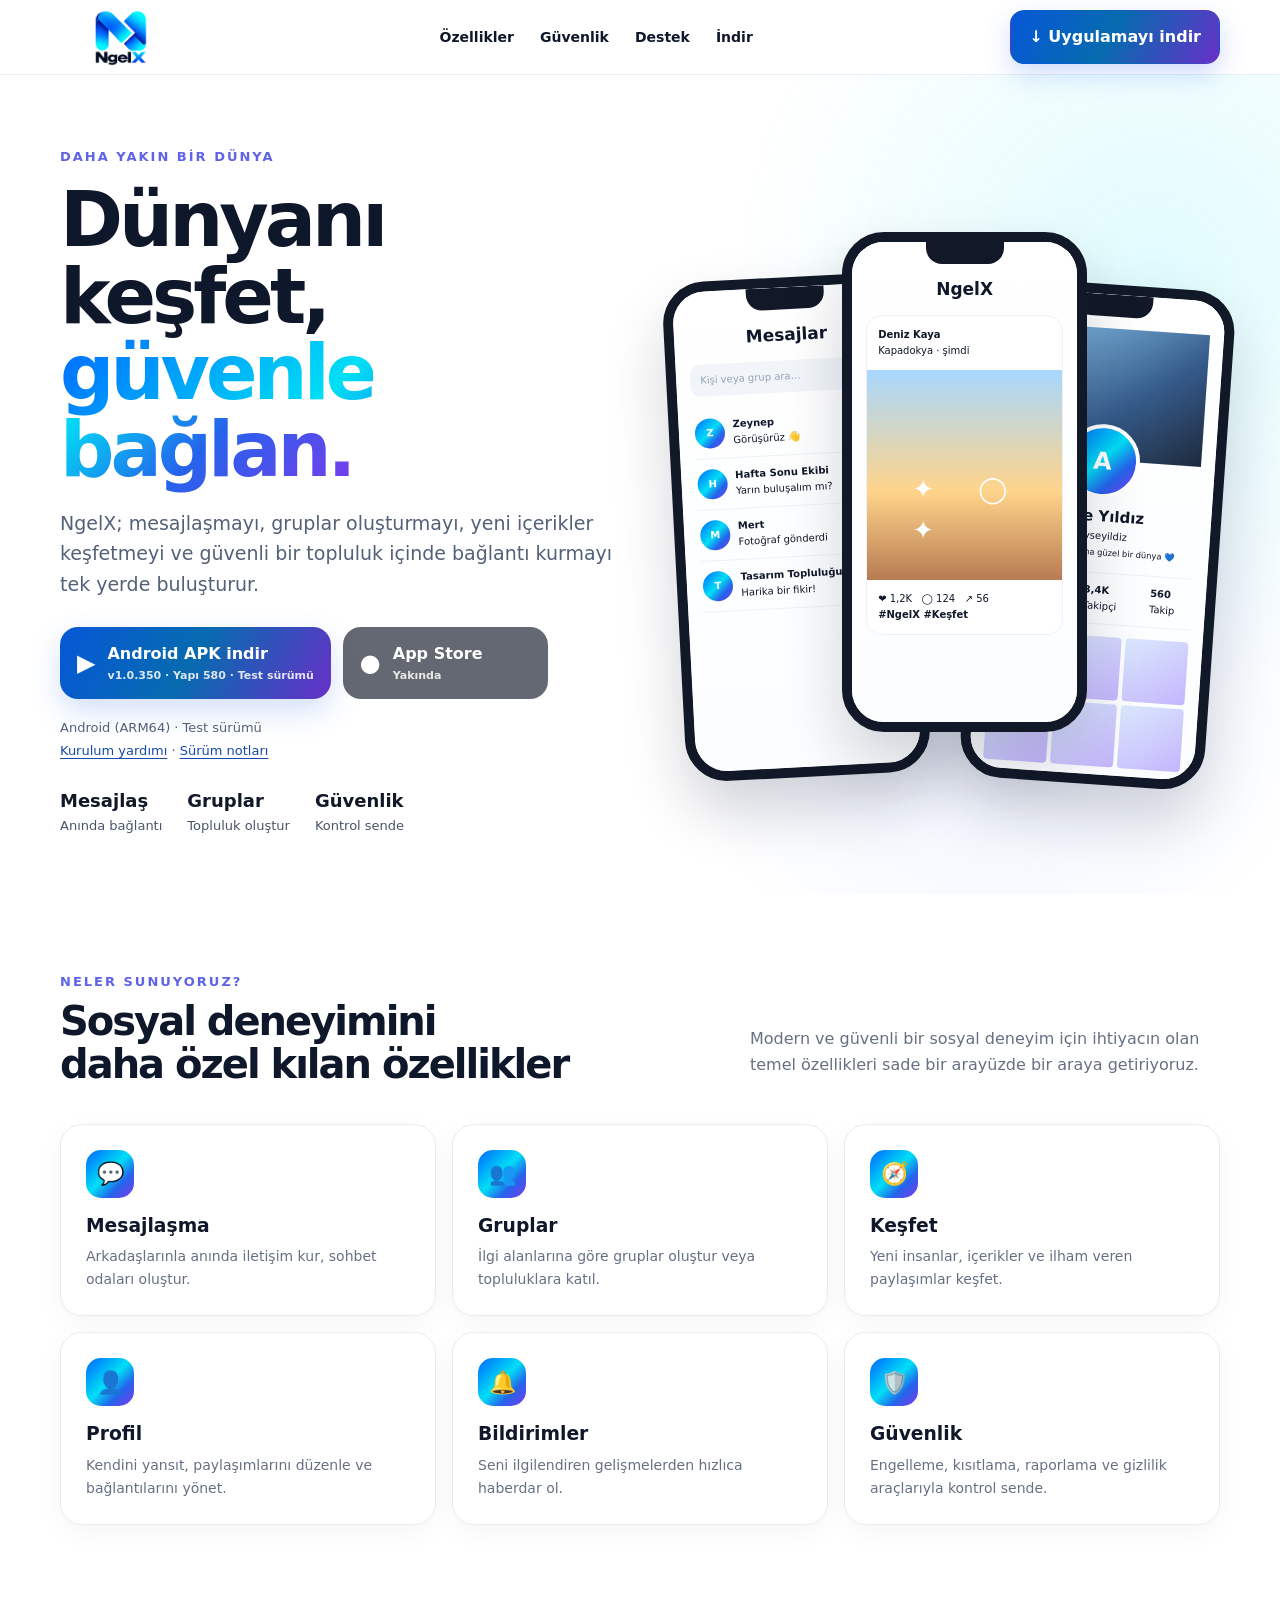
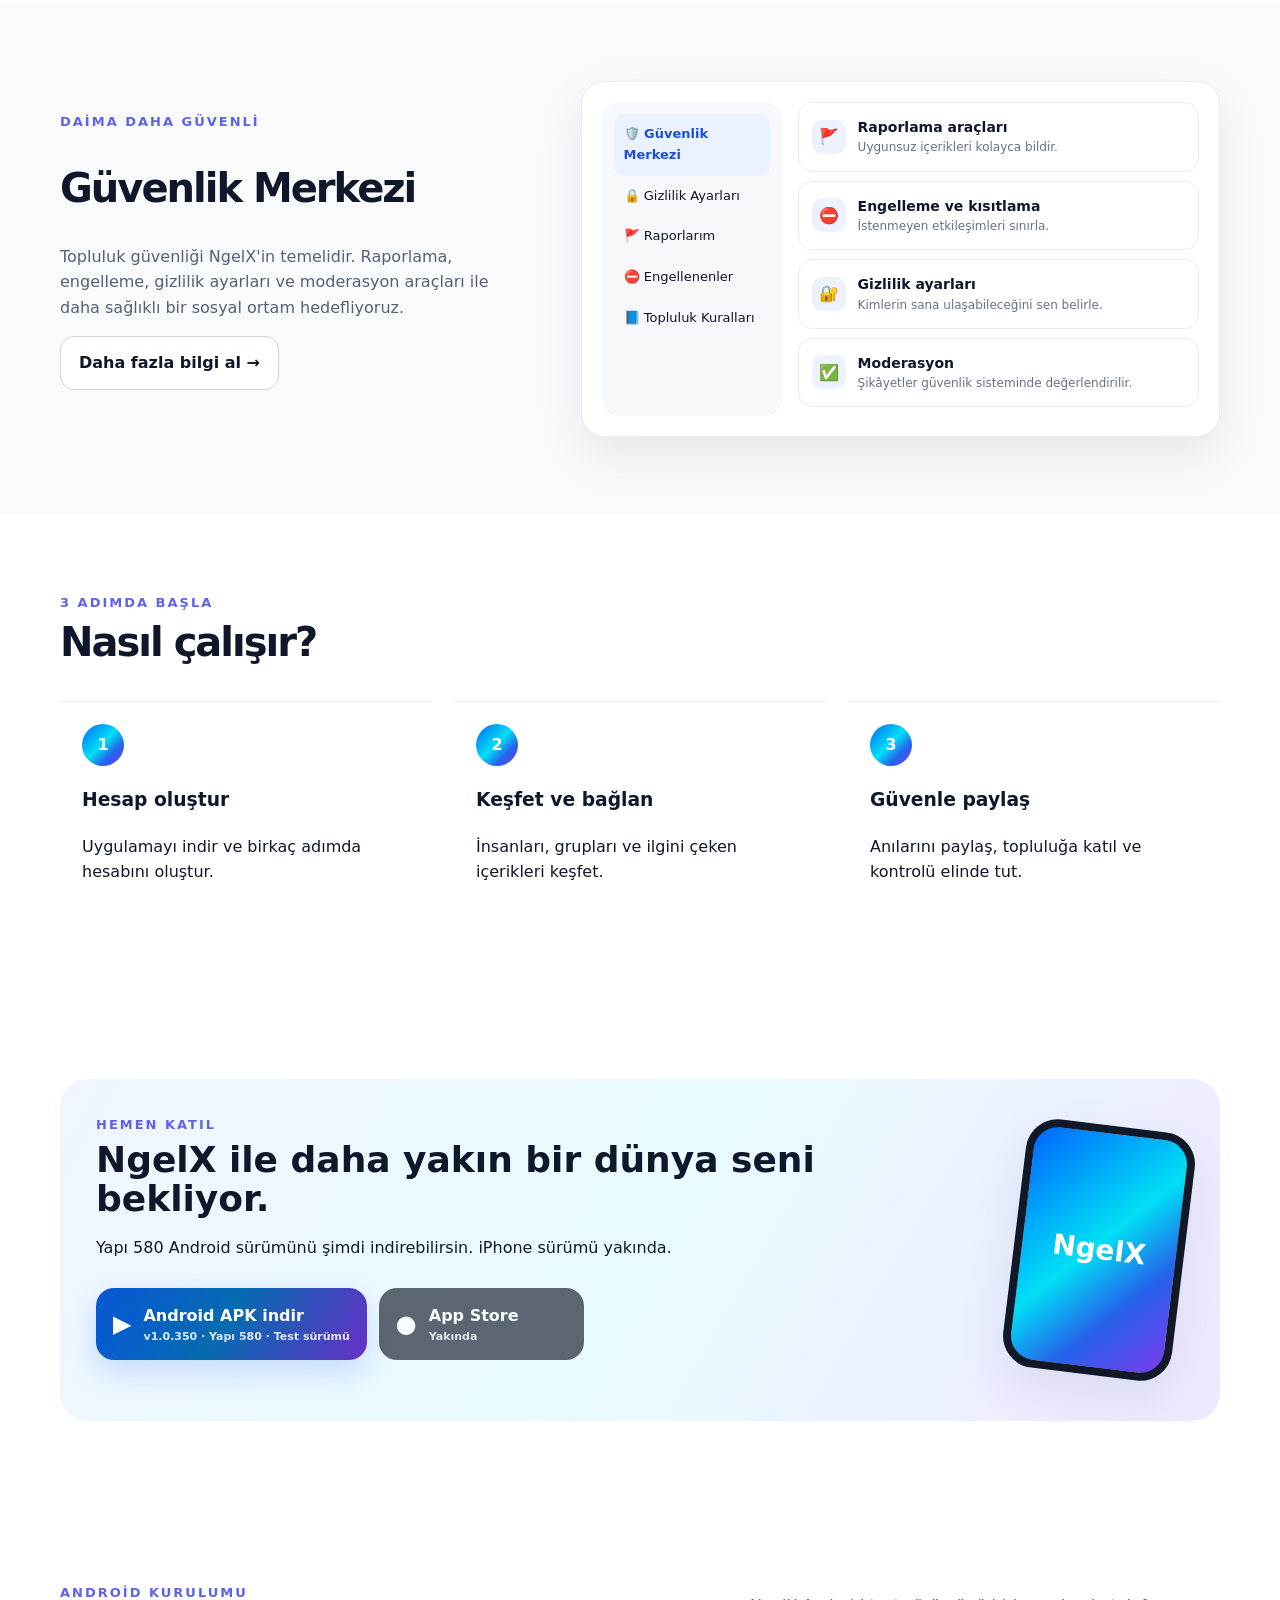
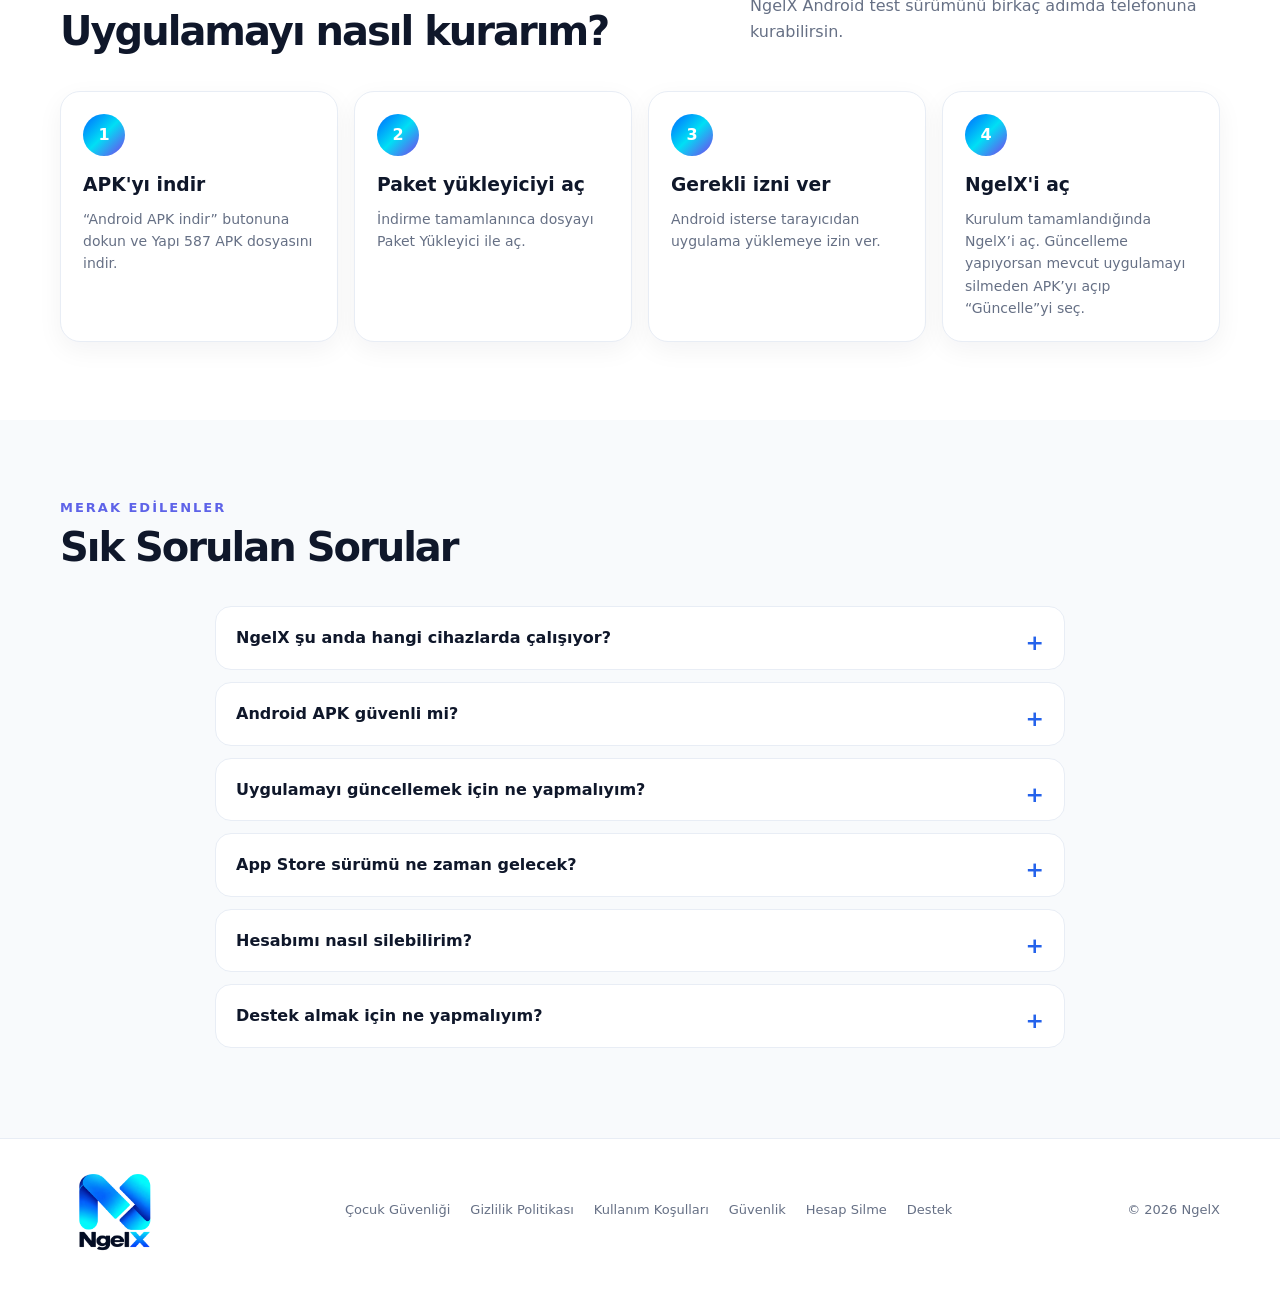
==== commit ccd9af8d: "Serve verified Build587 in-app update and refresh all APK download links" ====
--- a/index.html
+++ b/index.html
@@ -180,7 +180,7 @@
 <a class="logo brand-logo" href="index.html" aria-label="NgelX ana sayfa"><img src="ngelx-brand.png" alt="NgelX" width="122" height="58"></a>
 <div class="navlinks"><a href="index.html#ozellikler">Özellikler</a><a href="index.html#guvenlik">Güvenlik</a><a href="support.html">Destek</a><a href="index.html#download">İndir</a></div>
 <details class="mobile-menu"><summary>Menü <span aria-hidden="true">☰</span></summary><div class="mobile-links"><a href="index.html">Ana sayfa</a><a href="index.html#ozellikler">Özellikler</a><a href="security.html">Güvenlik</a><a href="support.html">Destek</a><a href="privacy.html">Gizlilik</a><a href="index.html#download">APK indir</a></div></details>
-<a class="btn primary" href="https://github.com/Nnentx/Ngelx/releases/download/v1.0.353-build583/NgelX-1.0.353-Build583.apk">↓ Uygulamayı indir</a>
+<a class="btn primary" href="https://github.com/Nnentx/Ngelx/releases/download/v1.0.357-build587/NgelX-1.0.357-Build587.apk">↓ Uygulamayı indir</a>
 </div></nav>
 
 
@@ -211,7 +211,7 @@
 
         <a
           class="store play"
-          href="https://github.com/Nnentx/Ngelx/releases/download/v1.0.353-build583/NgelX-1.0.353-Build583.apk"
+          href="https://github.com/Nnentx/Ngelx/releases/download/v1.0.357-build587/NgelX-1.0.357-Build587.apk"
         >
           <span class="icon">▶</span>
 
@@ -233,7 +233,7 @@
       </div>
 
 
-      <p class="download-help">Android (ARM64) · Test sürümü<br><a href="#kurulum">Kurulum yardımı</a><span aria-hidden="true"> · </span><a href="https://github.com/Nnentx/Ngelx/releases/tag/v1.0.350-build580">Sürüm notları</a></p>
+      <p class="download-help">Android (ARM64) · Test sürümü<br><a href="#kurulum">Kurulum yardımı</a><span aria-hidden="true"> · </span><a href="https://github.com/Nnentx/Ngelx/releases/tag/v1.0.357-build587">Sürüm notları</a></p>
       <div class="metrics">
 
         <div>
@@ -719,7 +719,7 @@
 
         <a
           class="store play"
-          href="https://github.com/Nnentx/Ngelx/releases/download/v1.0.353-build583/NgelX-1.0.353-Build583.apk"
+          href="https://github.com/Nnentx/Ngelx/releases/download/v1.0.357-build587/NgelX-1.0.357-Build587.apk"
         >
           <span class="icon">▶</span>
 
@@ -770,7 +770,7 @@
         <div class="install-number">1</div>
         <h3>APK'yı indir</h3>
         <p>
-          “Android APK indir” butonuna dokun ve Yapı 580 APK dosyasını indir.
+          “Android APK indir” butonuna dokun ve Yapı 587 APK dosyasını indir.
         </p>
       </div>
 
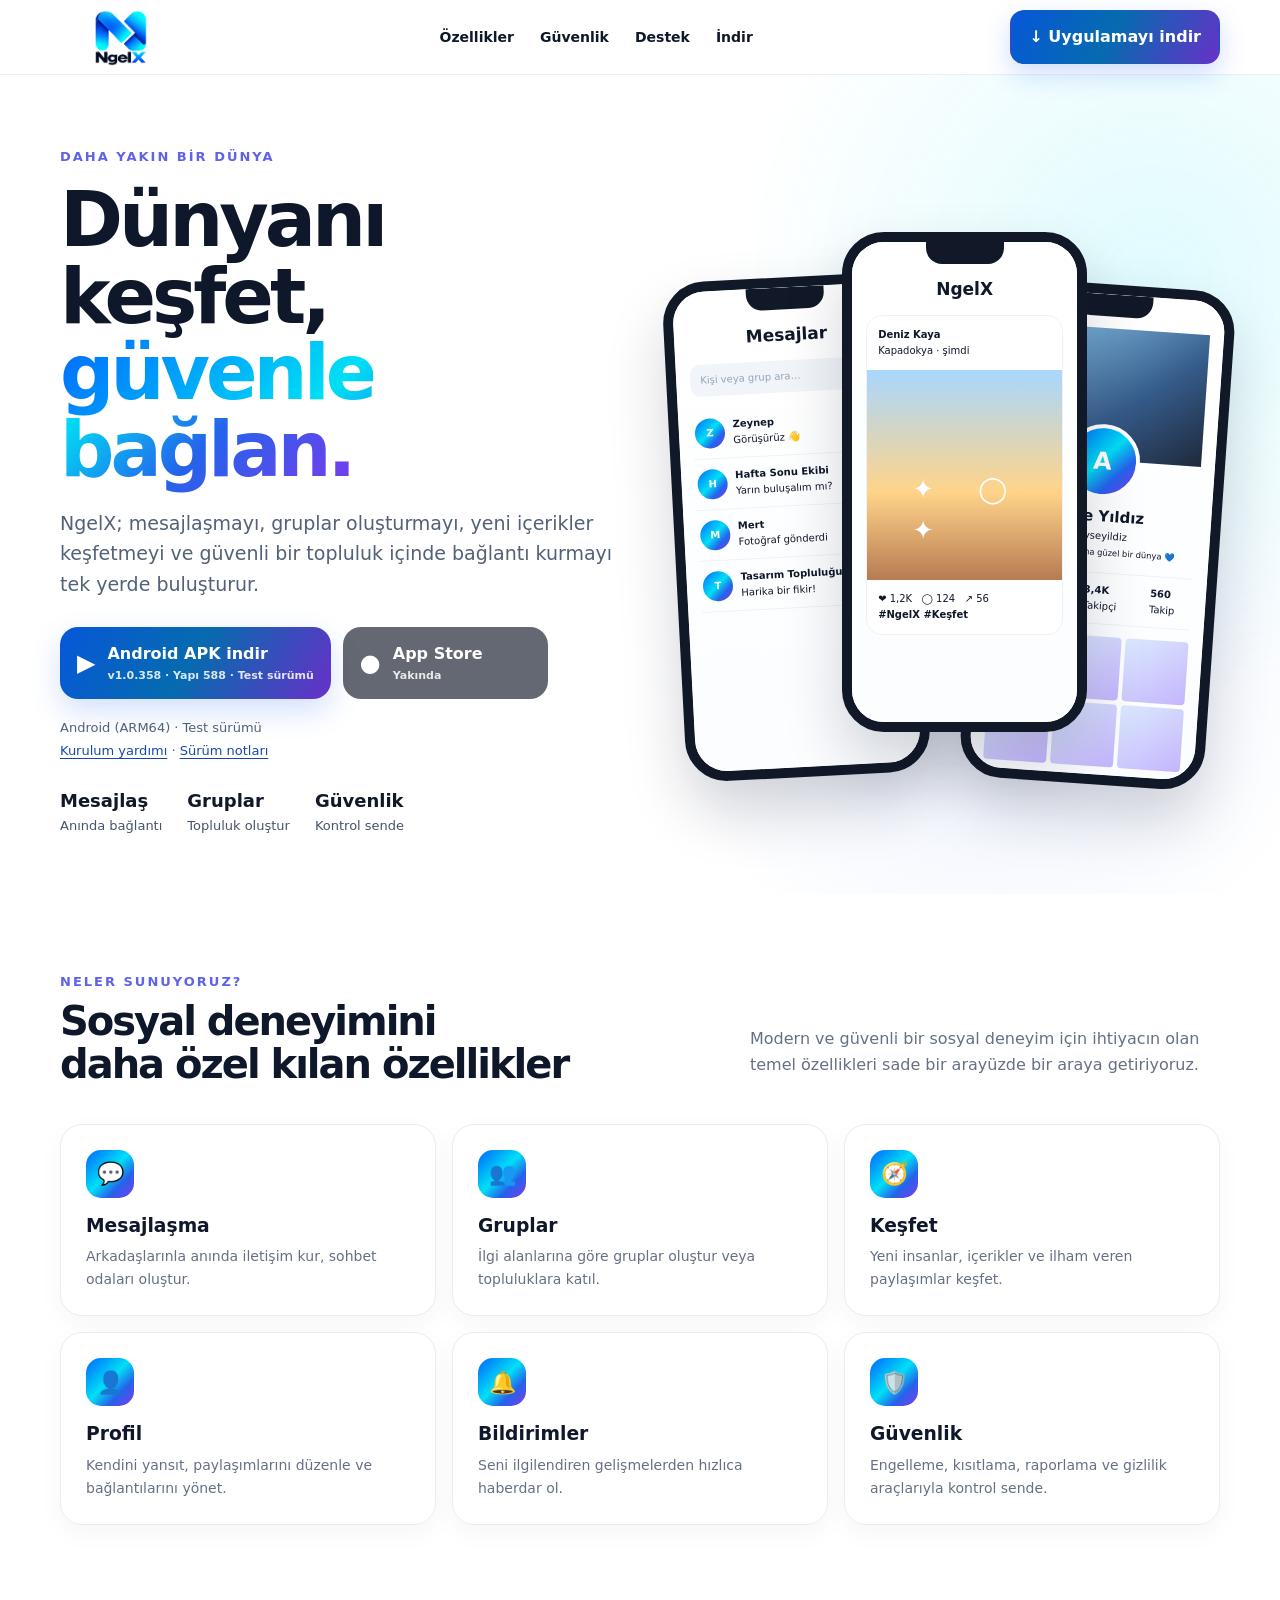
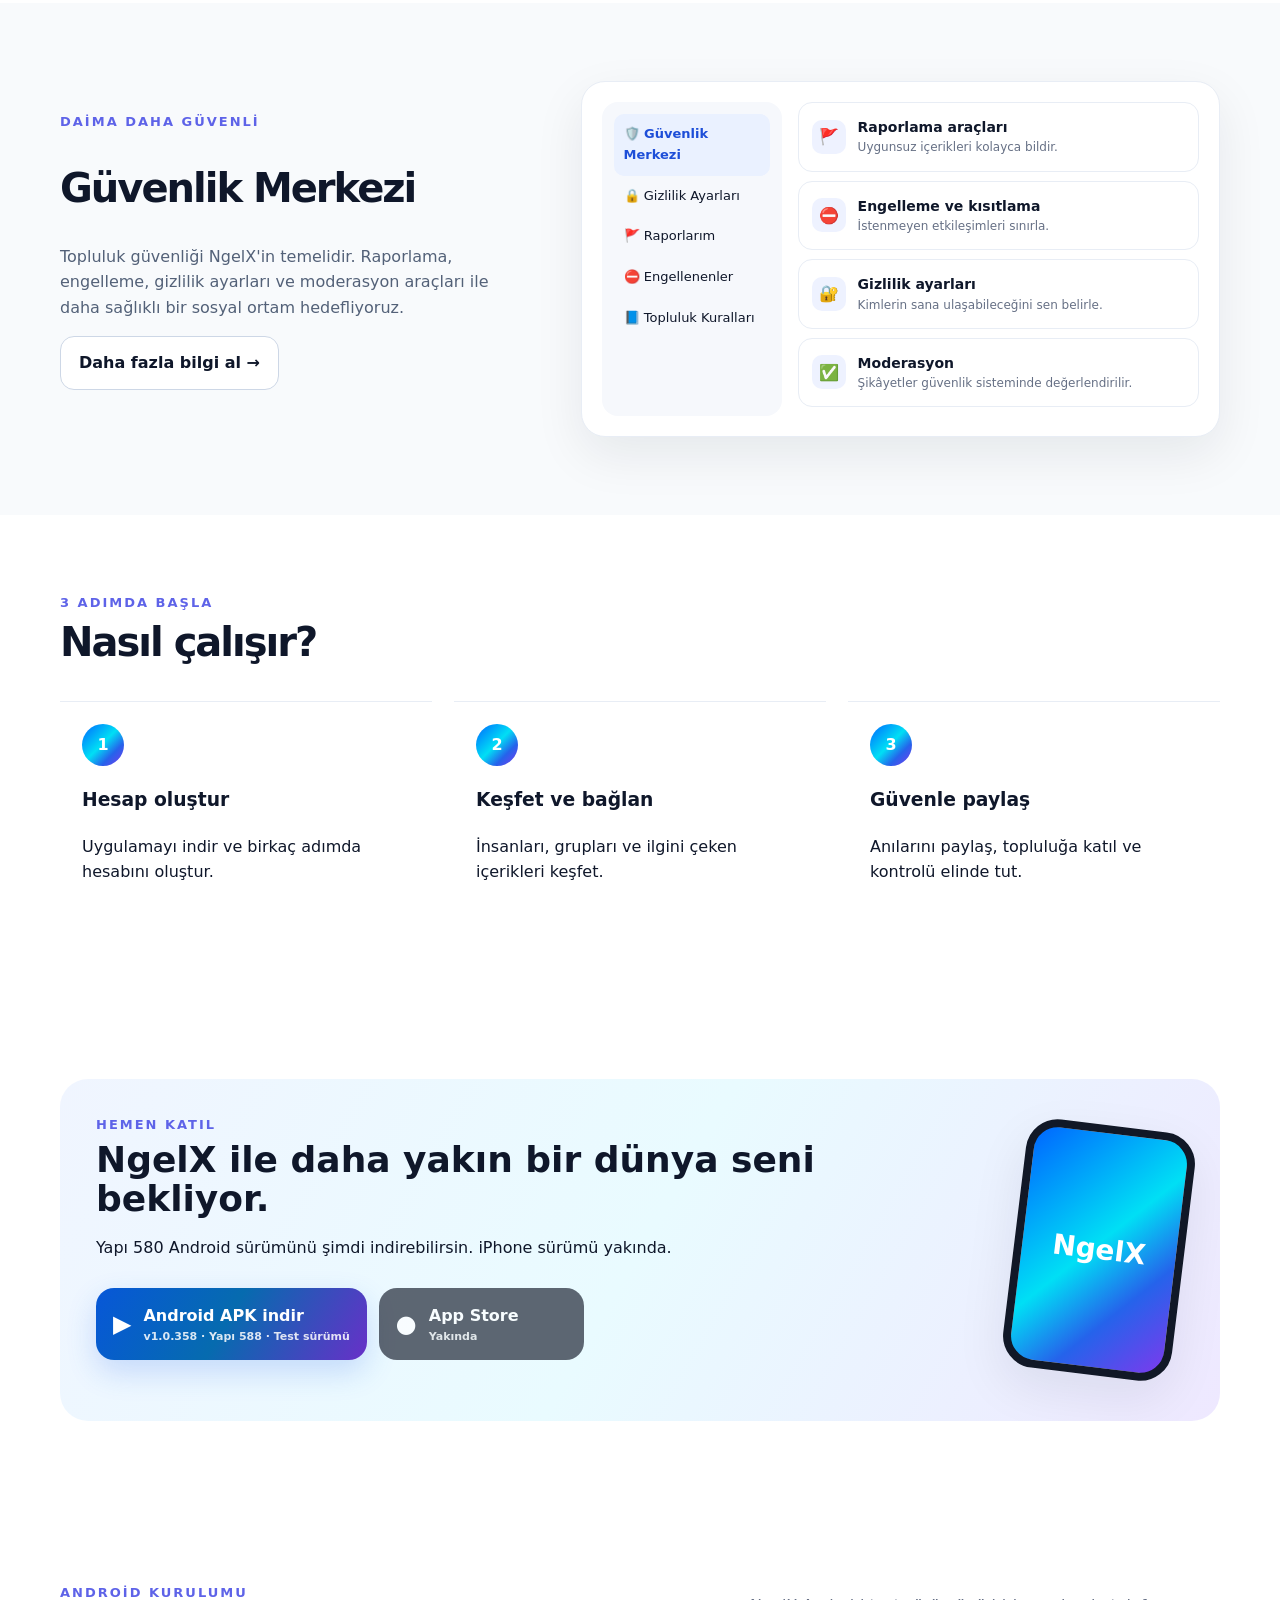
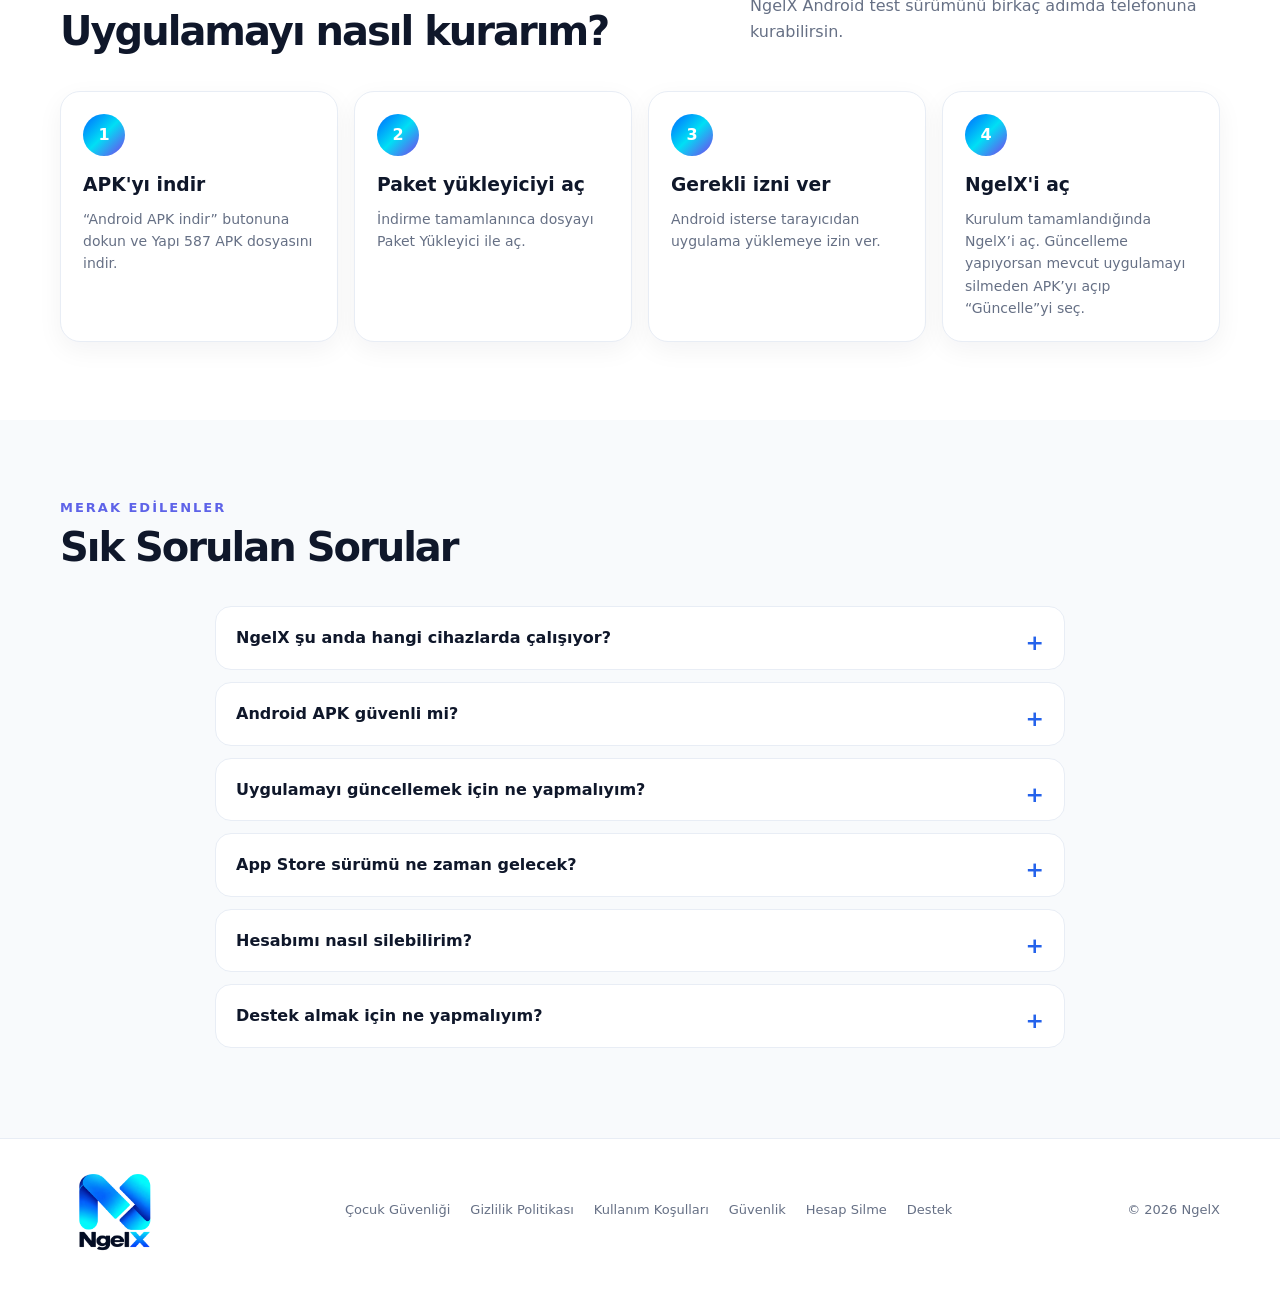
==== commit 9bbffb2b: "Point NgelXSocial downloads and version labels to verified Build588" ====
--- a/index.html
+++ b/index.html
@@ -180,7 +180,7 @@
 <a class="logo brand-logo" href="index.html" aria-label="NgelX ana sayfa"><img src="ngelx-brand.png" alt="NgelX" width="122" height="58"></a>
 <div class="navlinks"><a href="index.html#ozellikler">Özellikler</a><a href="index.html#guvenlik">Güvenlik</a><a href="support.html">Destek</a><a href="index.html#download">İndir</a></div>
 <details class="mobile-menu"><summary>Menü <span aria-hidden="true">☰</span></summary><div class="mobile-links"><a href="index.html">Ana sayfa</a><a href="index.html#ozellikler">Özellikler</a><a href="security.html">Güvenlik</a><a href="support.html">Destek</a><a href="privacy.html">Gizlilik</a><a href="index.html#download">APK indir</a></div></details>
-<a class="btn primary" href="https://github.com/Nnentx/Ngelx/releases/download/v1.0.357-build587/NgelX-1.0.357-Build587.apk">↓ Uygulamayı indir</a>
+<a class="btn primary" href="https://github.com/Nnentx/Ngelx/releases/download/v1.0.358-build588/NgelX-1.0.358-Build588.apk">↓ Uygulamayı indir</a>
 </div></nav>
 
 
@@ -211,13 +211,13 @@
 
         <a
           class="store play"
-          href="https://github.com/Nnentx/Ngelx/releases/download/v1.0.357-build587/NgelX-1.0.357-Build587.apk"
+          href="https://github.com/Nnentx/Ngelx/releases/download/v1.0.358-build588/NgelX-1.0.358-Build588.apk"
         >
           <span class="icon">▶</span>
 
           <span>
             Android APK indir
-            <small>v1.0.350 · Yapı 580 · Test sürümü</small>
+            <small>v1.0.358 · Yapı 588 · Test sürümü</small>
           </span>
         </a>
 
@@ -233,7 +233,7 @@
       </div>
 
 
-      <p class="download-help">Android (ARM64) · Test sürümü<br><a href="#kurulum">Kurulum yardımı</a><span aria-hidden="true"> · </span><a href="https://github.com/Nnentx/Ngelx/releases/tag/v1.0.357-build587">Sürüm notları</a></p>
+      <p class="download-help">Android (ARM64) · Test sürümü<br><a href="#kurulum">Kurulum yardımı</a><span aria-hidden="true"> · </span><a href="https://github.com/Nnentx/Ngelx/releases/tag/v1.0.358-build588">Sürüm notları</a></p>
       <div class="metrics">
 
         <div>
@@ -719,13 +719,13 @@
 
         <a
           class="store play"
-          href="https://github.com/Nnentx/Ngelx/releases/download/v1.0.357-build587/NgelX-1.0.357-Build587.apk"
+          href="https://github.com/Nnentx/Ngelx/releases/download/v1.0.358-build588/NgelX-1.0.358-Build588.apk"
         >
           <span class="icon">▶</span>
 
           <span>
             Android APK indir
-            <small>v1.0.350 · Yapı 580 · Test sürümü</small>
+            <small>v1.0.358 · Yapı 588 · Test sürümü</small>
           </span>
         </a>
 
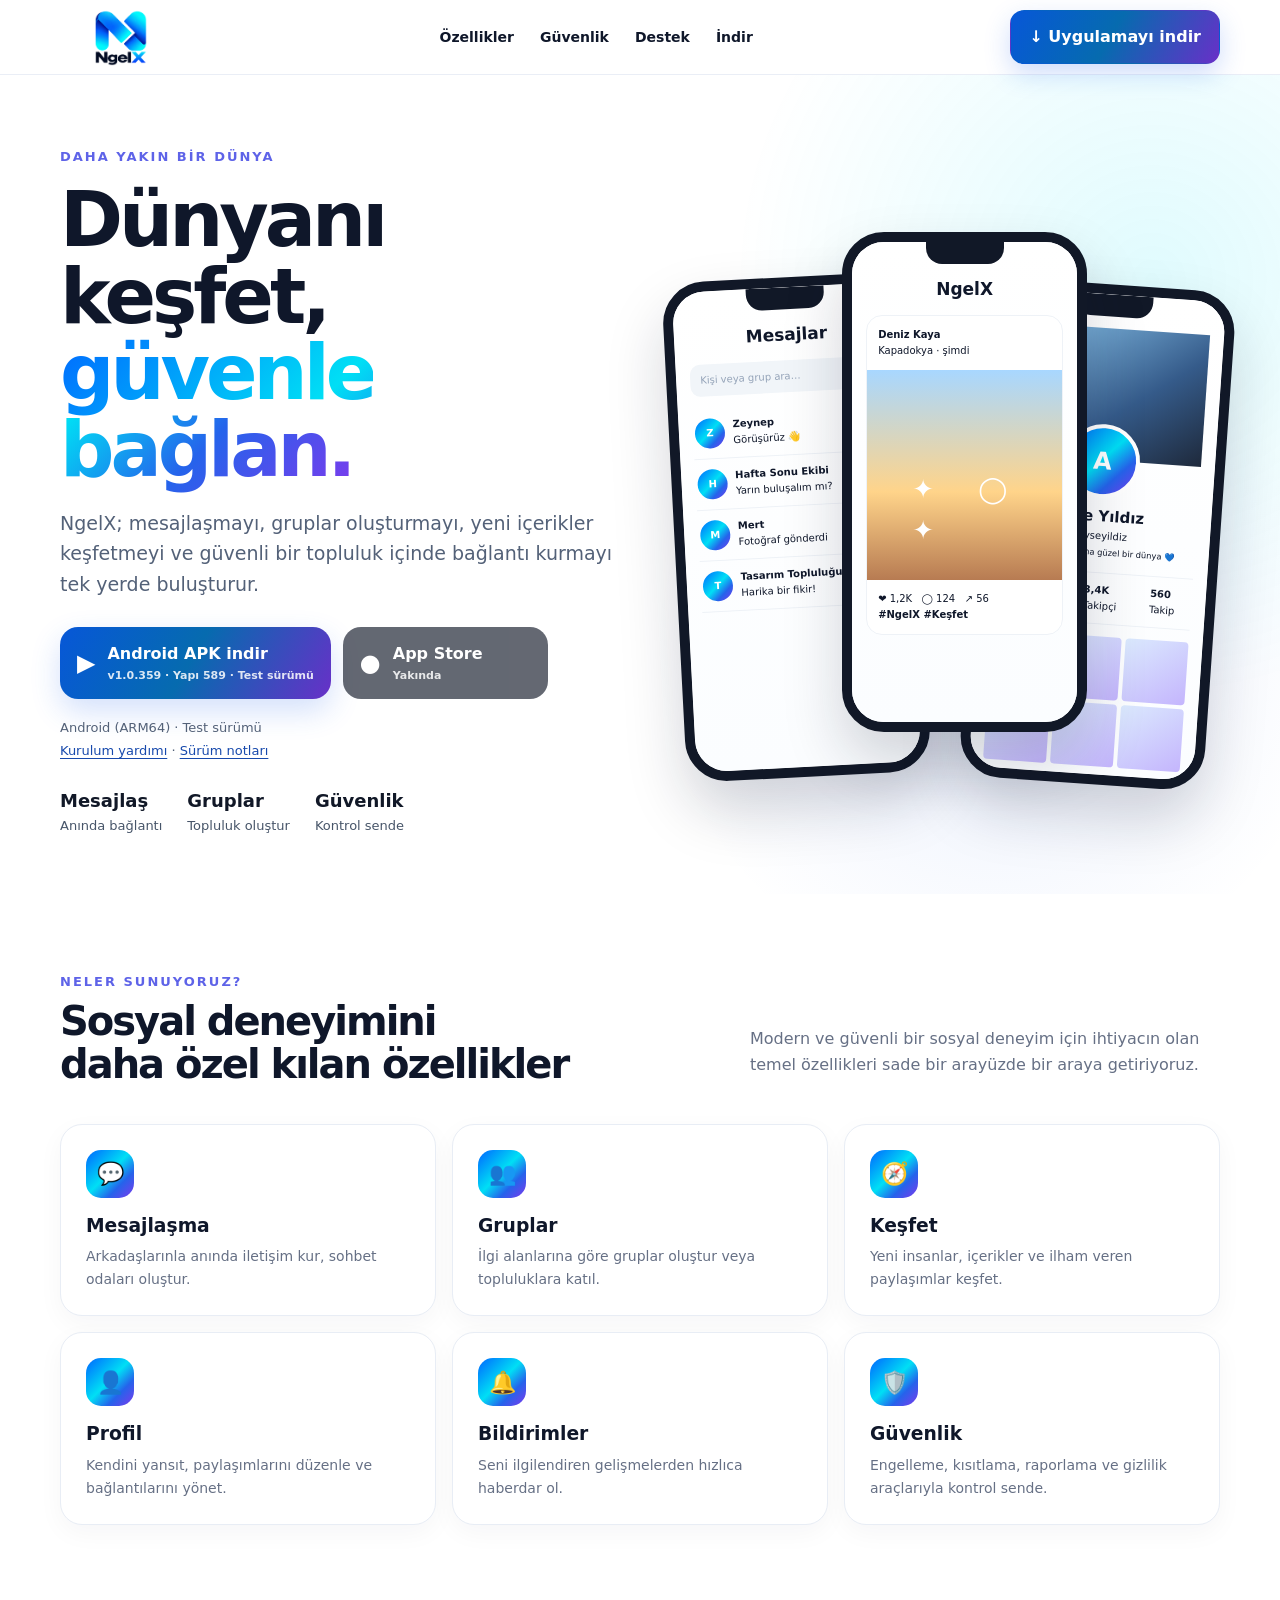
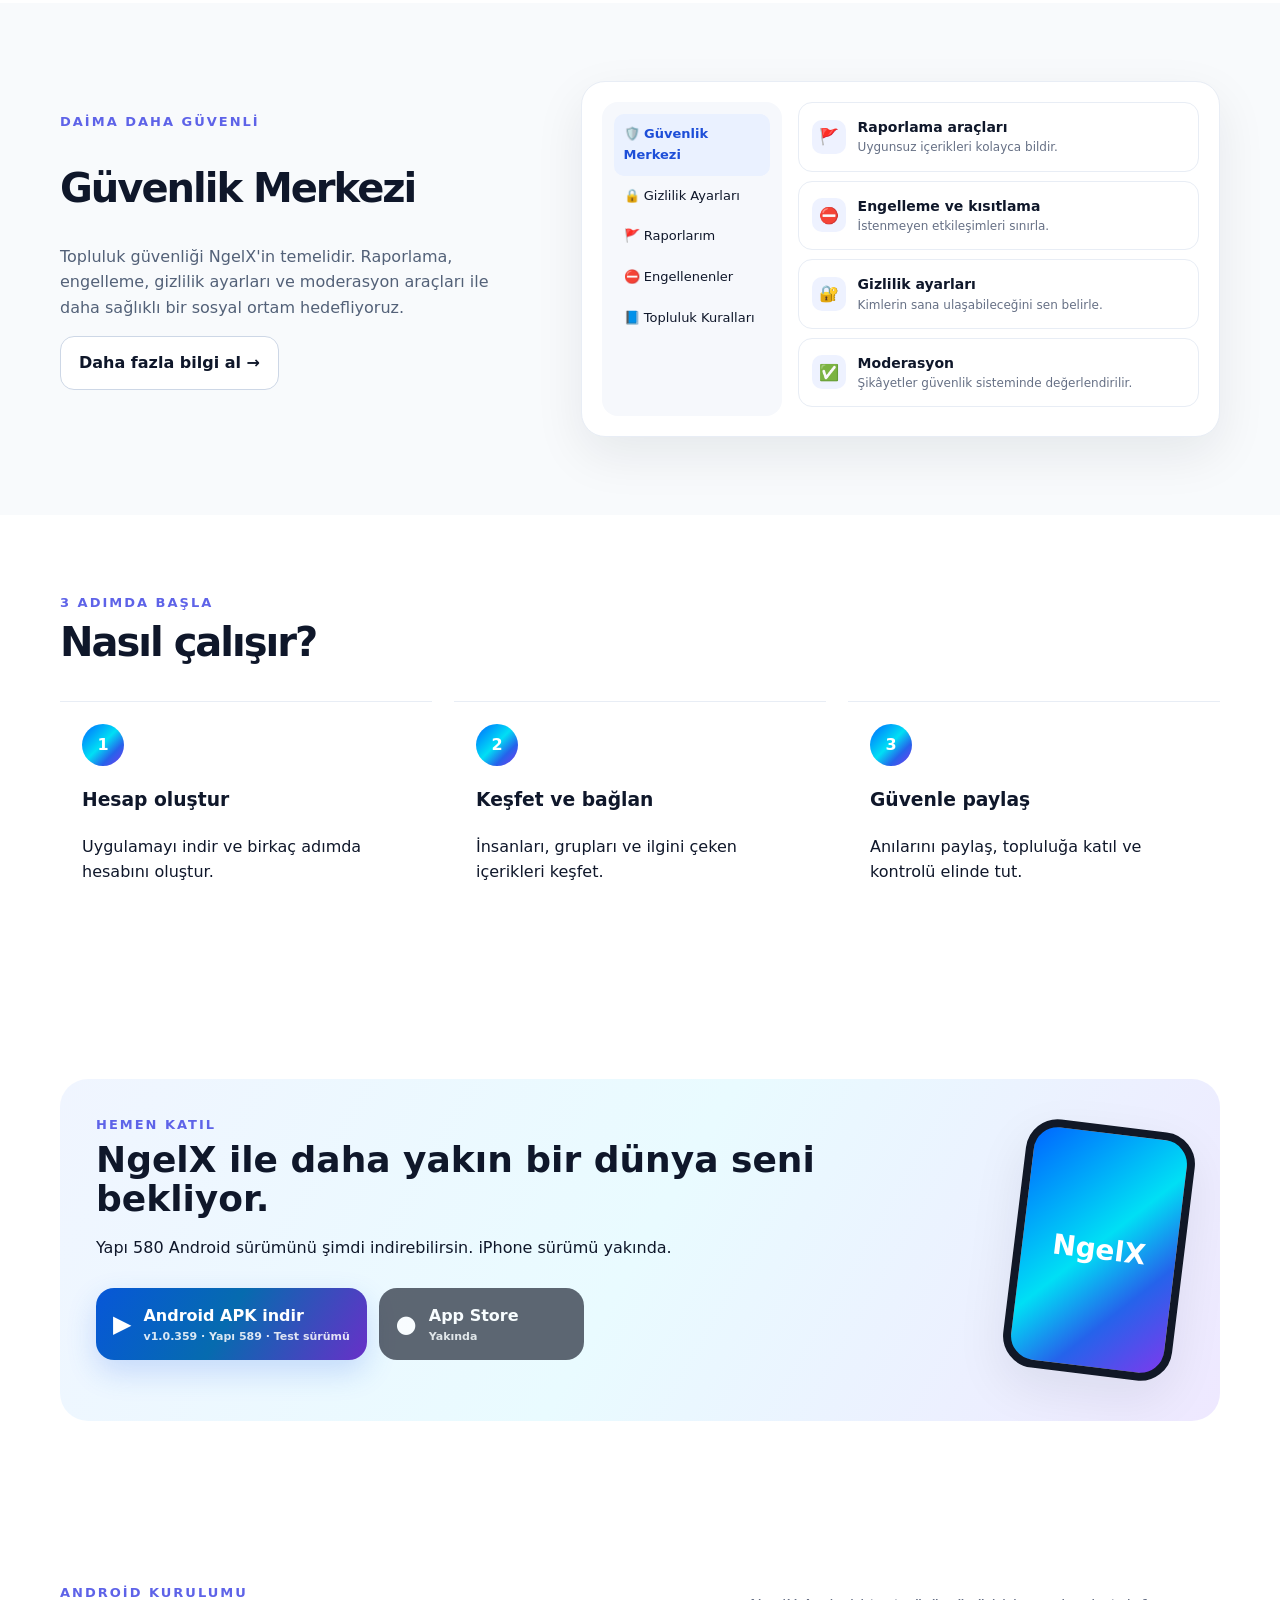
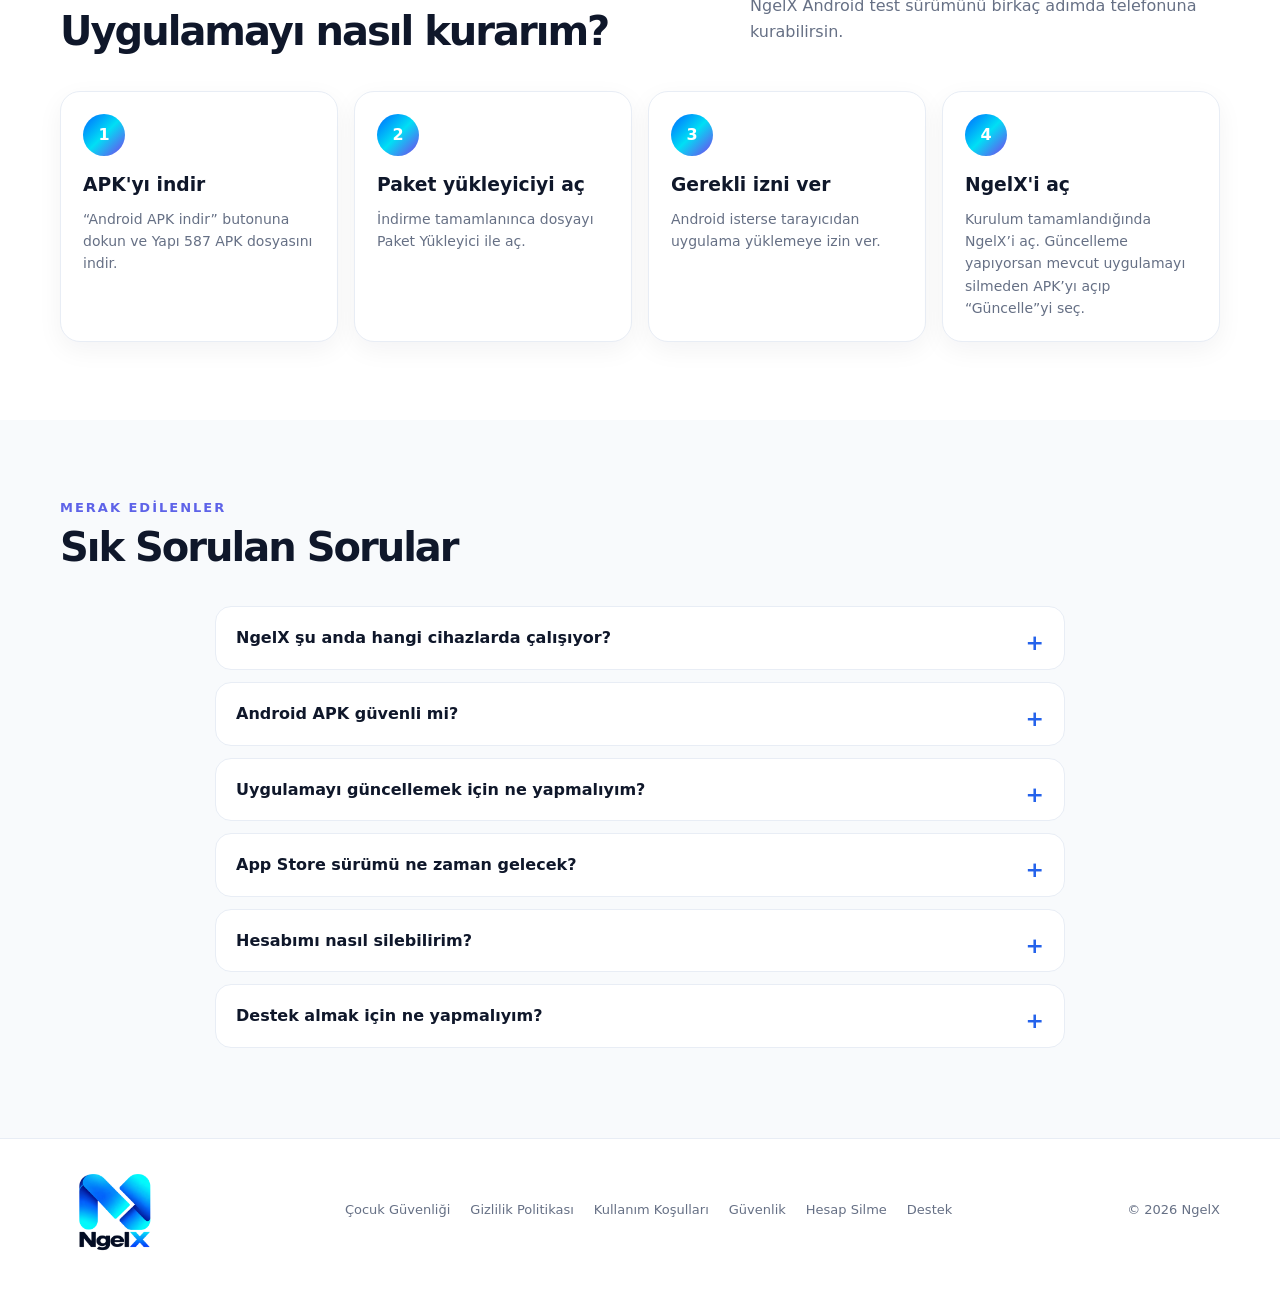
==== commit ef5368f1: "Publish signed Build589 download and verified in-app update manifest" ====
--- a/index.html
+++ b/index.html
@@ -180,7 +180,7 @@
 <a class="logo brand-logo" href="index.html" aria-label="NgelX ana sayfa"><img src="ngelx-brand.png" alt="NgelX" width="122" height="58"></a>
 <div class="navlinks"><a href="index.html#ozellikler">Özellikler</a><a href="index.html#guvenlik">Güvenlik</a><a href="support.html">Destek</a><a href="index.html#download">İndir</a></div>
 <details class="mobile-menu"><summary>Menü <span aria-hidden="true">☰</span></summary><div class="mobile-links"><a href="index.html">Ana sayfa</a><a href="index.html#ozellikler">Özellikler</a><a href="security.html">Güvenlik</a><a href="support.html">Destek</a><a href="privacy.html">Gizlilik</a><a href="index.html#download">APK indir</a></div></details>
-<a class="btn primary" href="https://github.com/Nnentx/Ngelx/releases/download/v1.0.358-build588/NgelX-1.0.358-Build588.apk">↓ Uygulamayı indir</a>
+<a class="btn primary" href="https://github.com/Nnentx/Ngelx/releases/download/v1.0.359-build589/NgelX-1.0.359-Build589.apk">↓ Uygulamayı indir</a>
 </div></nav>
 
 
@@ -211,13 +211,13 @@
 
         <a
           class="store play"
-          href="https://github.com/Nnentx/Ngelx/releases/download/v1.0.358-build588/NgelX-1.0.358-Build588.apk"
+          href="https://github.com/Nnentx/Ngelx/releases/download/v1.0.359-build589/NgelX-1.0.359-Build589.apk"
         >
           <span class="icon">▶</span>
 
           <span>
             Android APK indir
-            <small>v1.0.358 · Yapı 588 · Test sürümü</small>
+            <small>v1.0.359 · Yapı 589 · Test sürümü</small>
           </span>
         </a>
 
@@ -233,7 +233,7 @@
       </div>
 
 
-      <p class="download-help">Android (ARM64) · Test sürümü<br><a href="#kurulum">Kurulum yardımı</a><span aria-hidden="true"> · </span><a href="https://github.com/Nnentx/Ngelx/releases/tag/v1.0.358-build588">Sürüm notları</a></p>
+      <p class="download-help">Android (ARM64) · Test sürümü<br><a href="#kurulum">Kurulum yardımı</a><span aria-hidden="true"> · </span><a href="https://github.com/Nnentx/Ngelx/releases/tag/v1.0.359-build589">Sürüm notları</a></p>
       <div class="metrics">
 
         <div>
@@ -719,13 +719,13 @@
 
         <a
           class="store play"
-          href="https://github.com/Nnentx/Ngelx/releases/download/v1.0.358-build588/NgelX-1.0.358-Build588.apk"
+          href="https://github.com/Nnentx/Ngelx/releases/download/v1.0.359-build589/NgelX-1.0.359-Build589.apk"
         >
           <span class="icon">▶</span>
 
           <span>
             Android APK indir
-            <small>v1.0.358 · Yapı 588 · Test sürümü</small>
+            <small>v1.0.359 · Yapı 589 · Test sürümü</small>
           </span>
         </a>
 
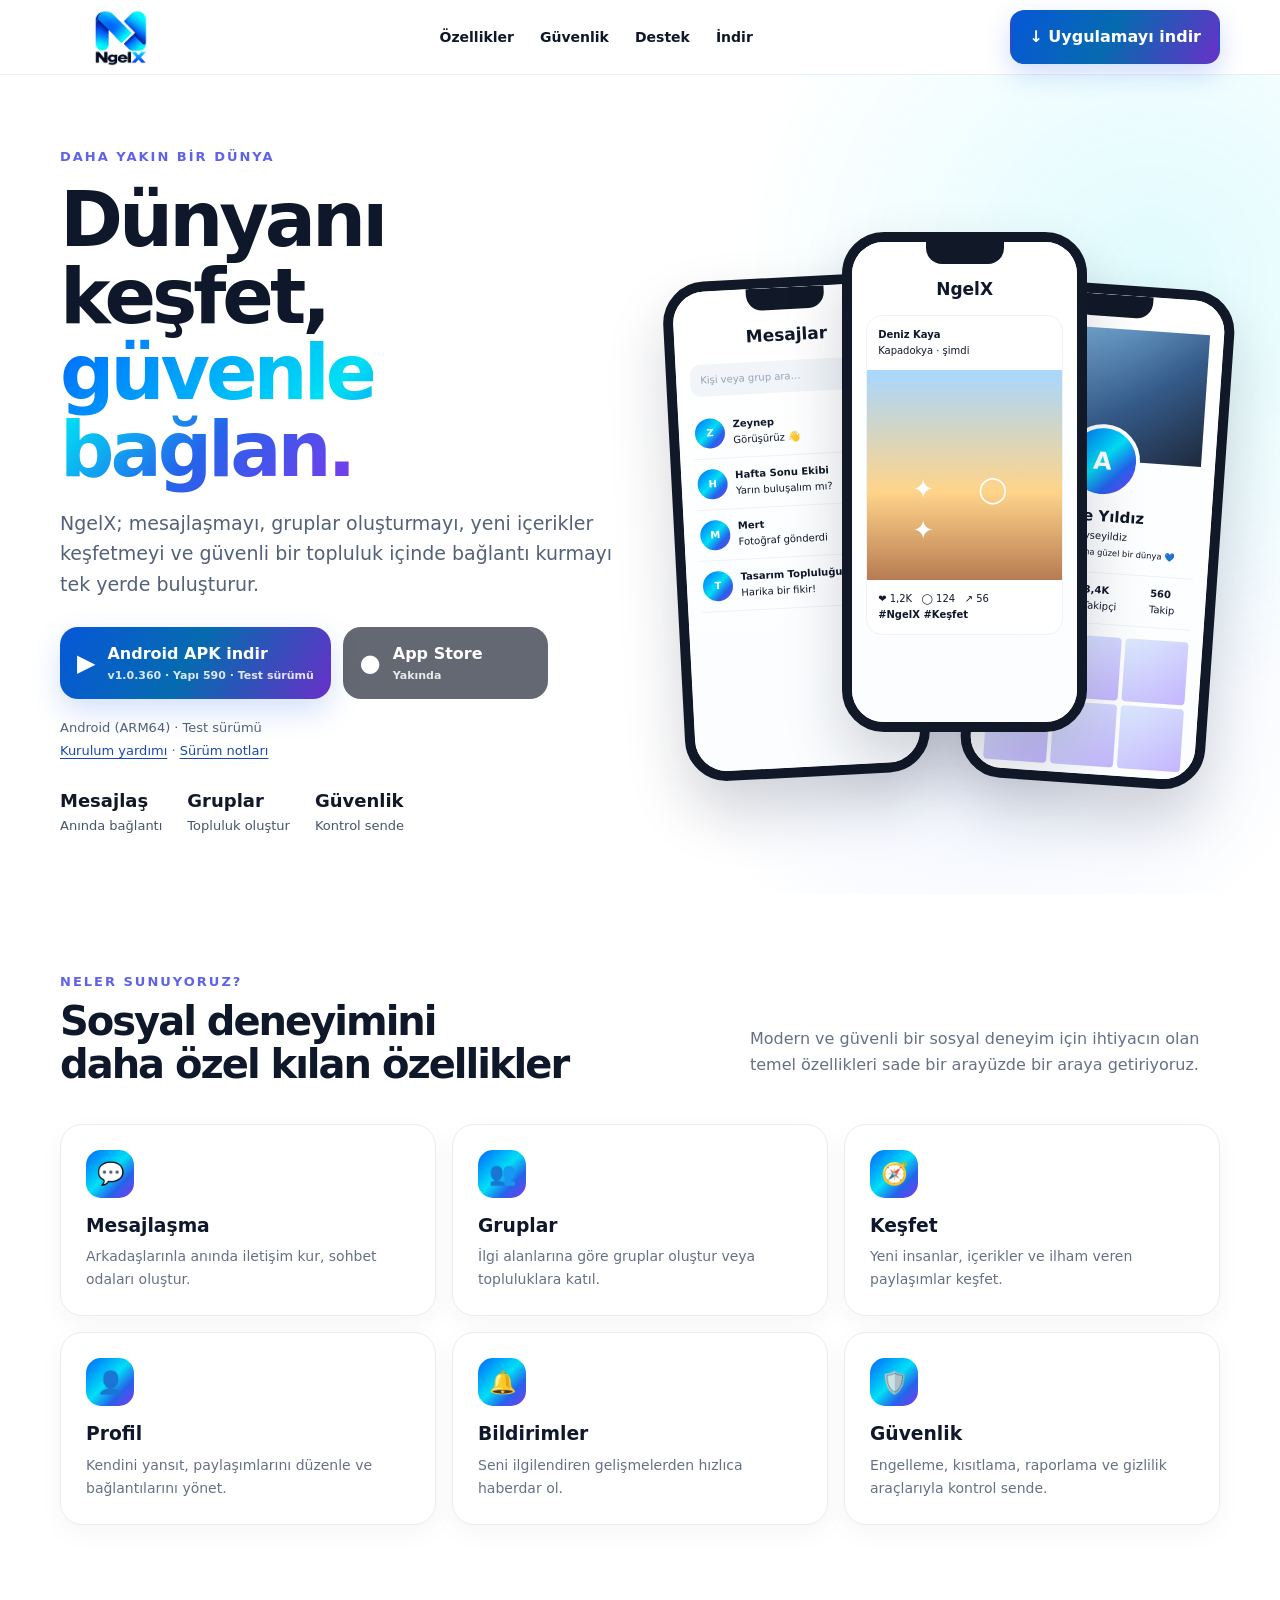
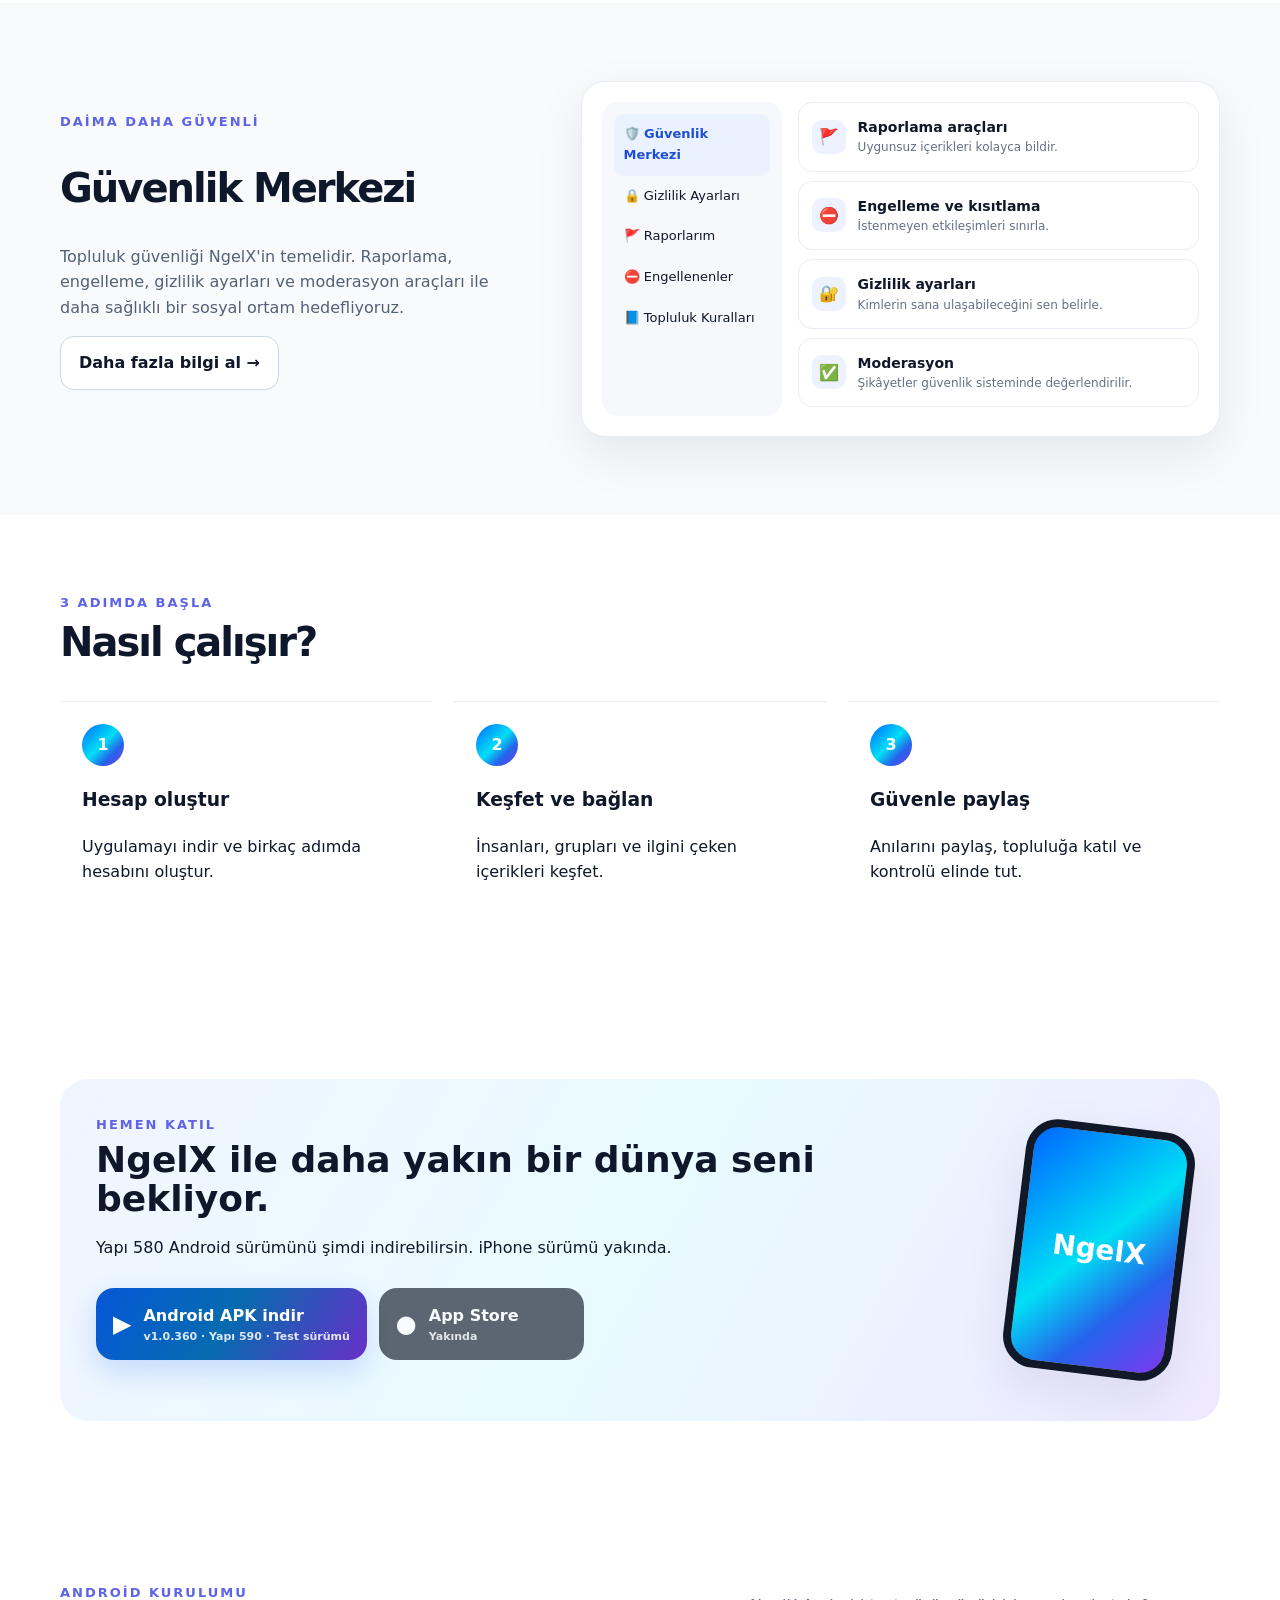
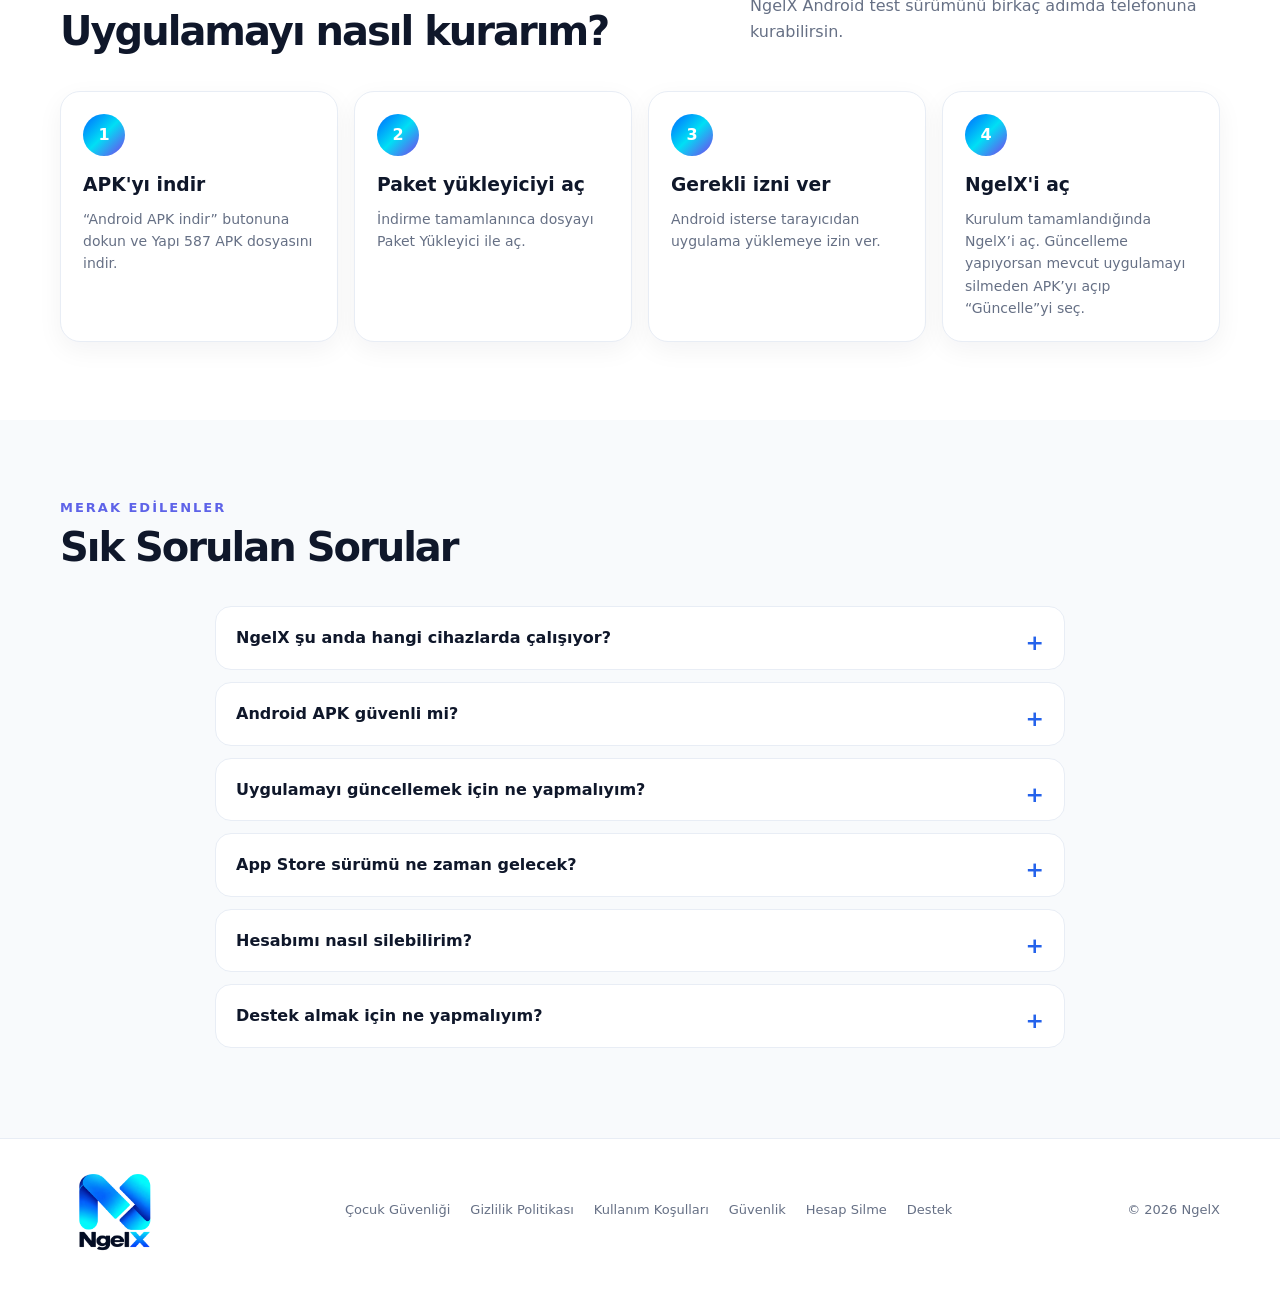
==== commit 8a64d788: "Publish Build590 audio room redesign APK and verified in-app update" ====
--- a/index.html
+++ b/index.html
@@ -180,7 +180,7 @@
 <a class="logo brand-logo" href="index.html" aria-label="NgelX ana sayfa"><img src="ngelx-brand.png" alt="NgelX" width="122" height="58"></a>
 <div class="navlinks"><a href="index.html#ozellikler">Özellikler</a><a href="index.html#guvenlik">Güvenlik</a><a href="support.html">Destek</a><a href="index.html#download">İndir</a></div>
 <details class="mobile-menu"><summary>Menü <span aria-hidden="true">☰</span></summary><div class="mobile-links"><a href="index.html">Ana sayfa</a><a href="index.html#ozellikler">Özellikler</a><a href="security.html">Güvenlik</a><a href="support.html">Destek</a><a href="privacy.html">Gizlilik</a><a href="index.html#download">APK indir</a></div></details>
-<a class="btn primary" href="https://github.com/Nnentx/Ngelx/releases/download/v1.0.359-build589/NgelX-1.0.359-Build589.apk">↓ Uygulamayı indir</a>
+<a class="btn primary" href="https://github.com/Nnentx/Ngelx/releases/download/v1.0.360-build590/NgelX-1.0.360-Build590.apk">↓ Uygulamayı indir</a>
 </div></nav>
 
 
@@ -211,13 +211,13 @@
 
         <a
           class="store play"
-          href="https://github.com/Nnentx/Ngelx/releases/download/v1.0.359-build589/NgelX-1.0.359-Build589.apk"
+          href="https://github.com/Nnentx/Ngelx/releases/download/v1.0.360-build590/NgelX-1.0.360-Build590.apk"
         >
           <span class="icon">▶</span>
 
           <span>
             Android APK indir
-            <small>v1.0.359 · Yapı 589 · Test sürümü</small>
+            <small>v1.0.360 · Yapı 590 · Test sürümü</small>
           </span>
         </a>
 
@@ -233,7 +233,7 @@
       </div>
 
 
-      <p class="download-help">Android (ARM64) · Test sürümü<br><a href="#kurulum">Kurulum yardımı</a><span aria-hidden="true"> · </span><a href="https://github.com/Nnentx/Ngelx/releases/tag/v1.0.359-build589">Sürüm notları</a></p>
+      <p class="download-help">Android (ARM64) · Test sürümü<br><a href="#kurulum">Kurulum yardımı</a><span aria-hidden="true"> · </span><a href="https://github.com/Nnentx/Ngelx/releases/tag/v1.0.360-build590">Sürüm notları</a></p>
       <div class="metrics">
 
         <div>
@@ -719,13 +719,13 @@
 
         <a
           class="store play"
-          href="https://github.com/Nnentx/Ngelx/releases/download/v1.0.359-build589/NgelX-1.0.359-Build589.apk"
+          href="https://github.com/Nnentx/Ngelx/releases/download/v1.0.360-build590/NgelX-1.0.360-Build590.apk"
         >
           <span class="icon">▶</span>
 
           <span>
             Android APK indir
-            <small>v1.0.359 · Yapı 589 · Test sürümü</small>
+            <small>v1.0.360 · Yapı 590 · Test sürümü</small>
           </span>
         </a>
 
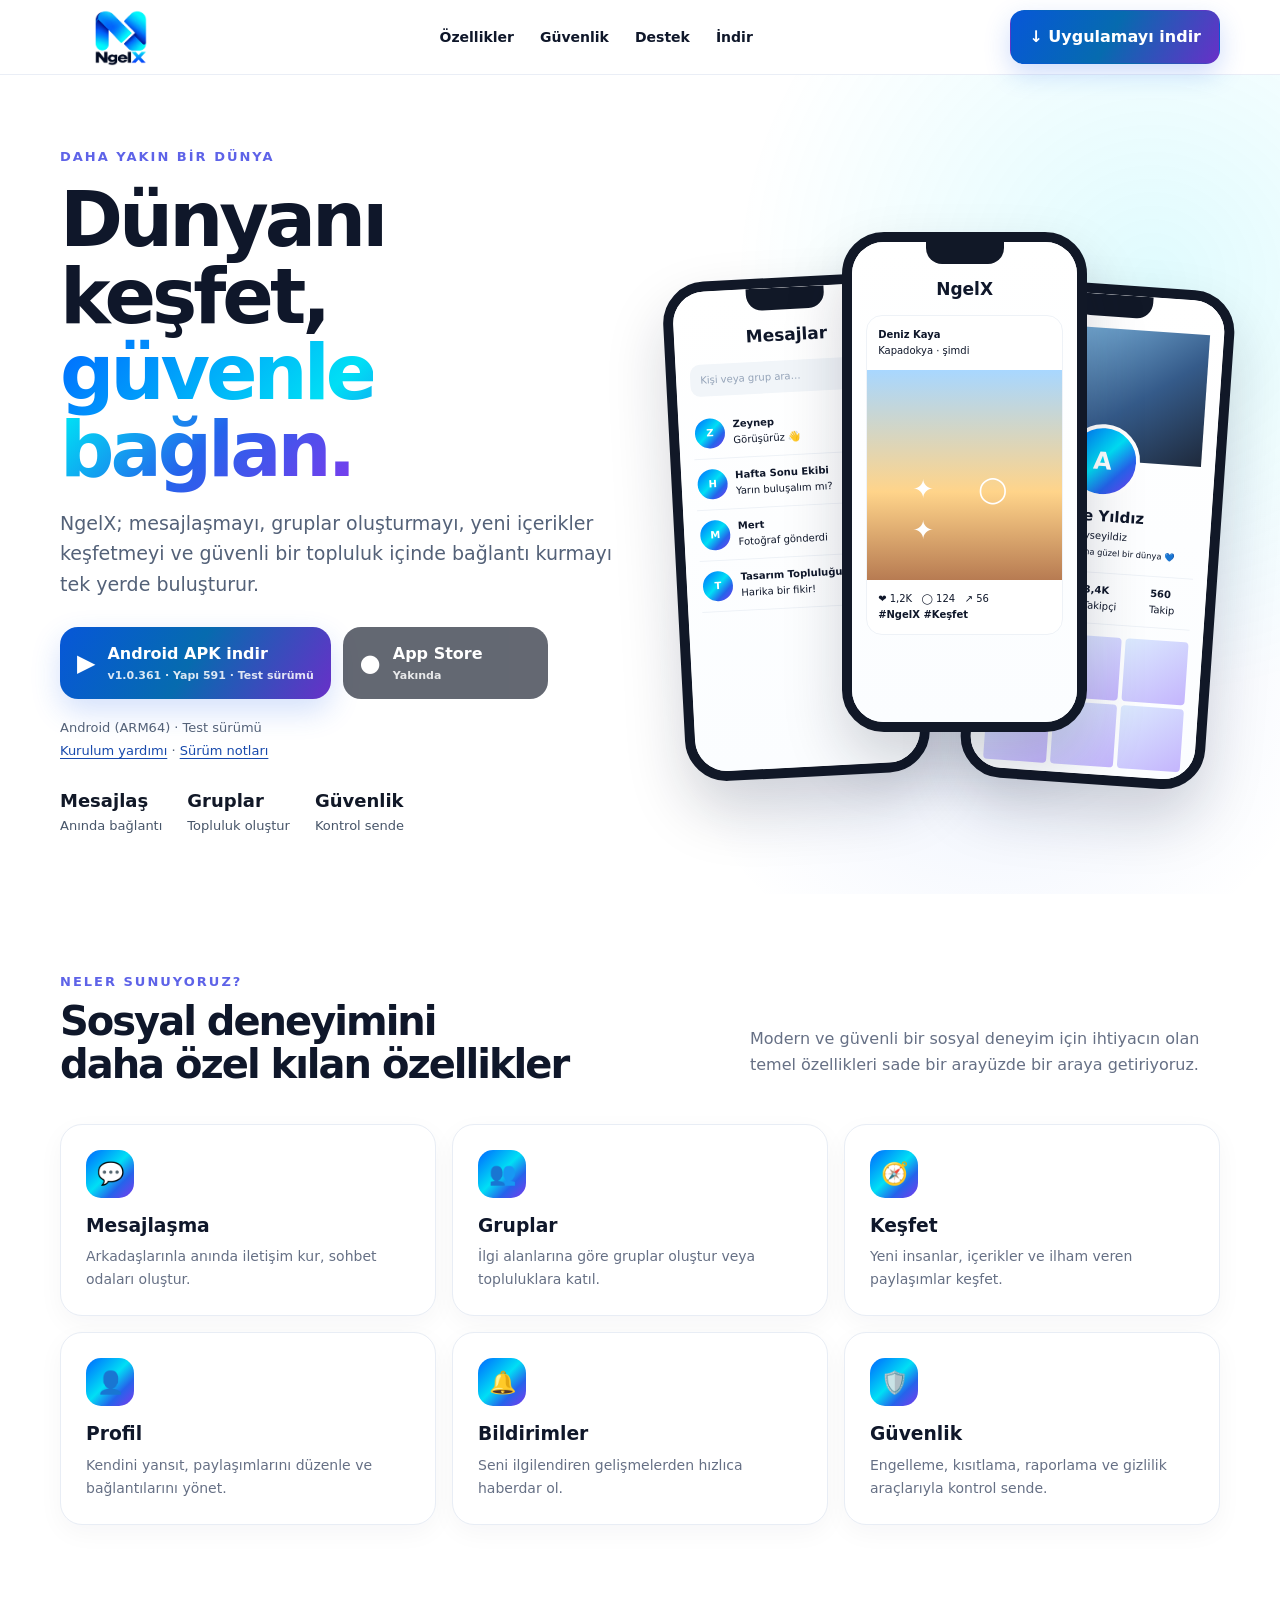
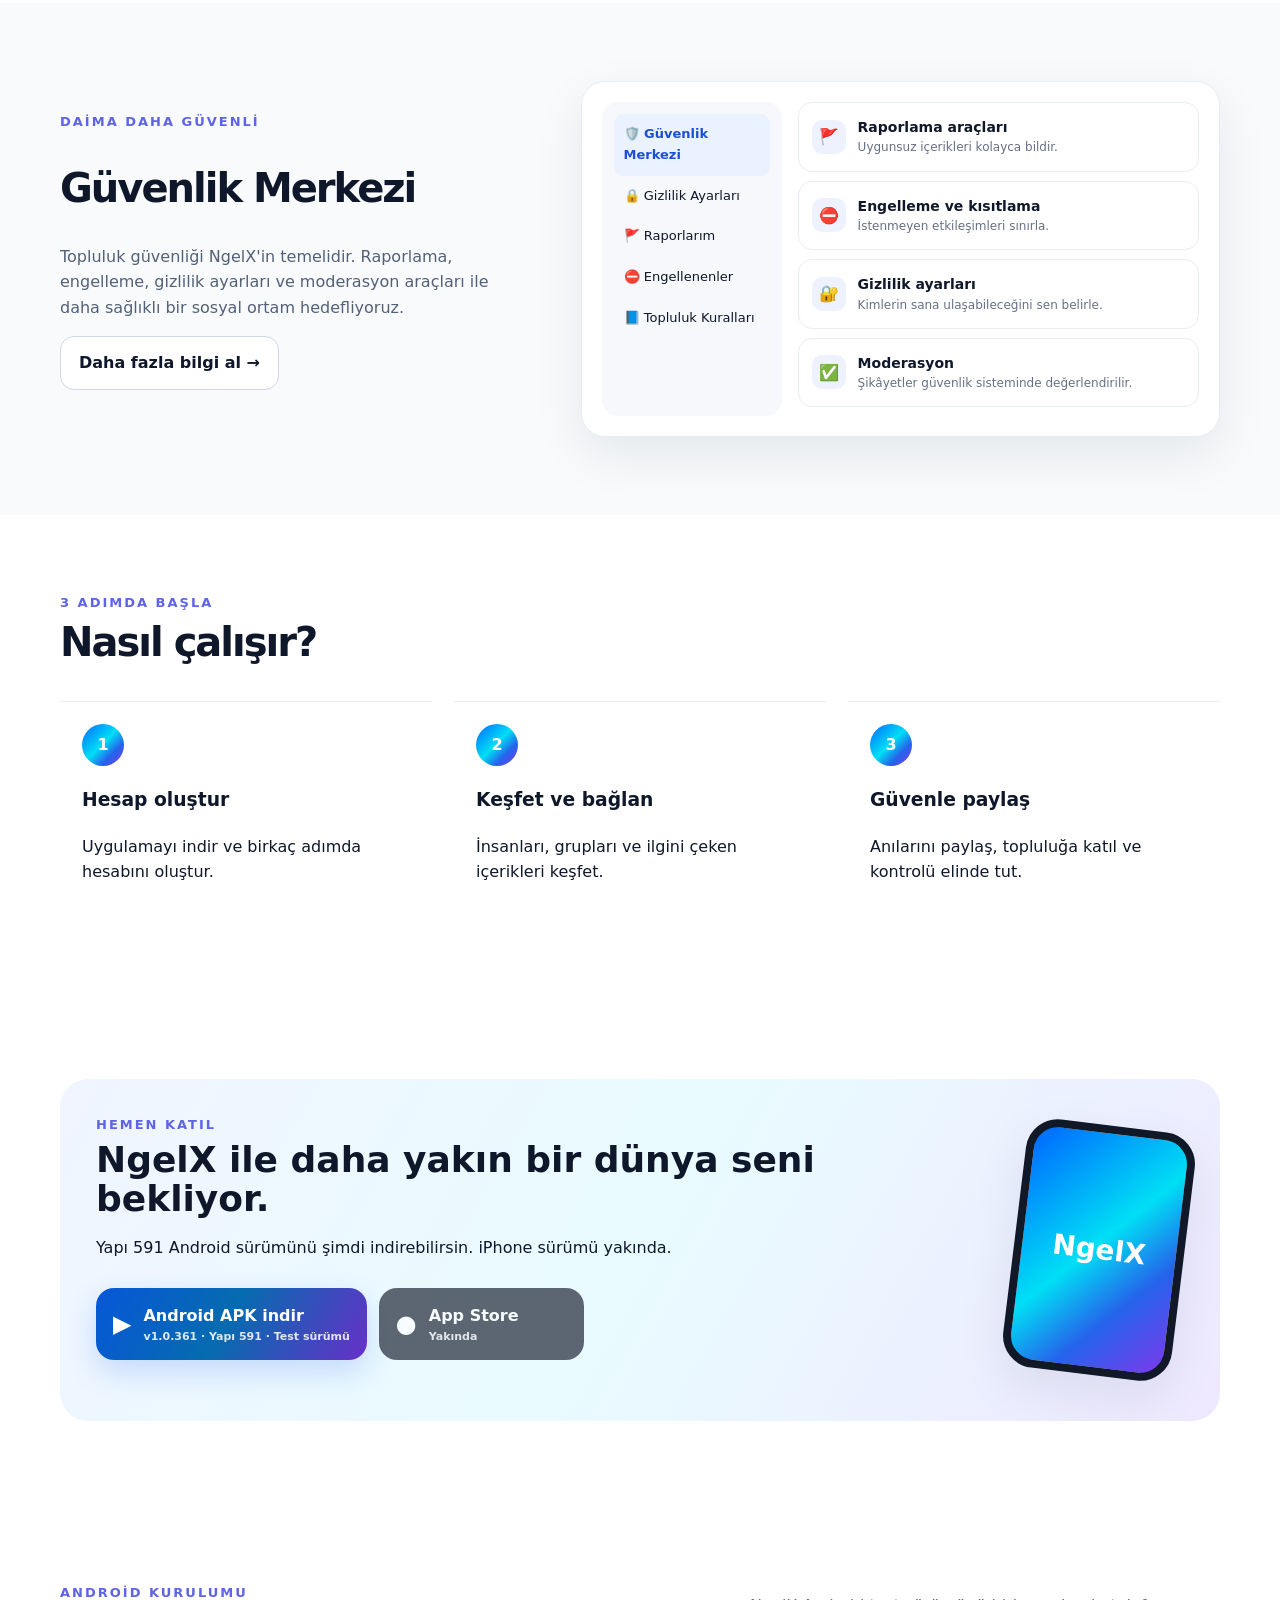
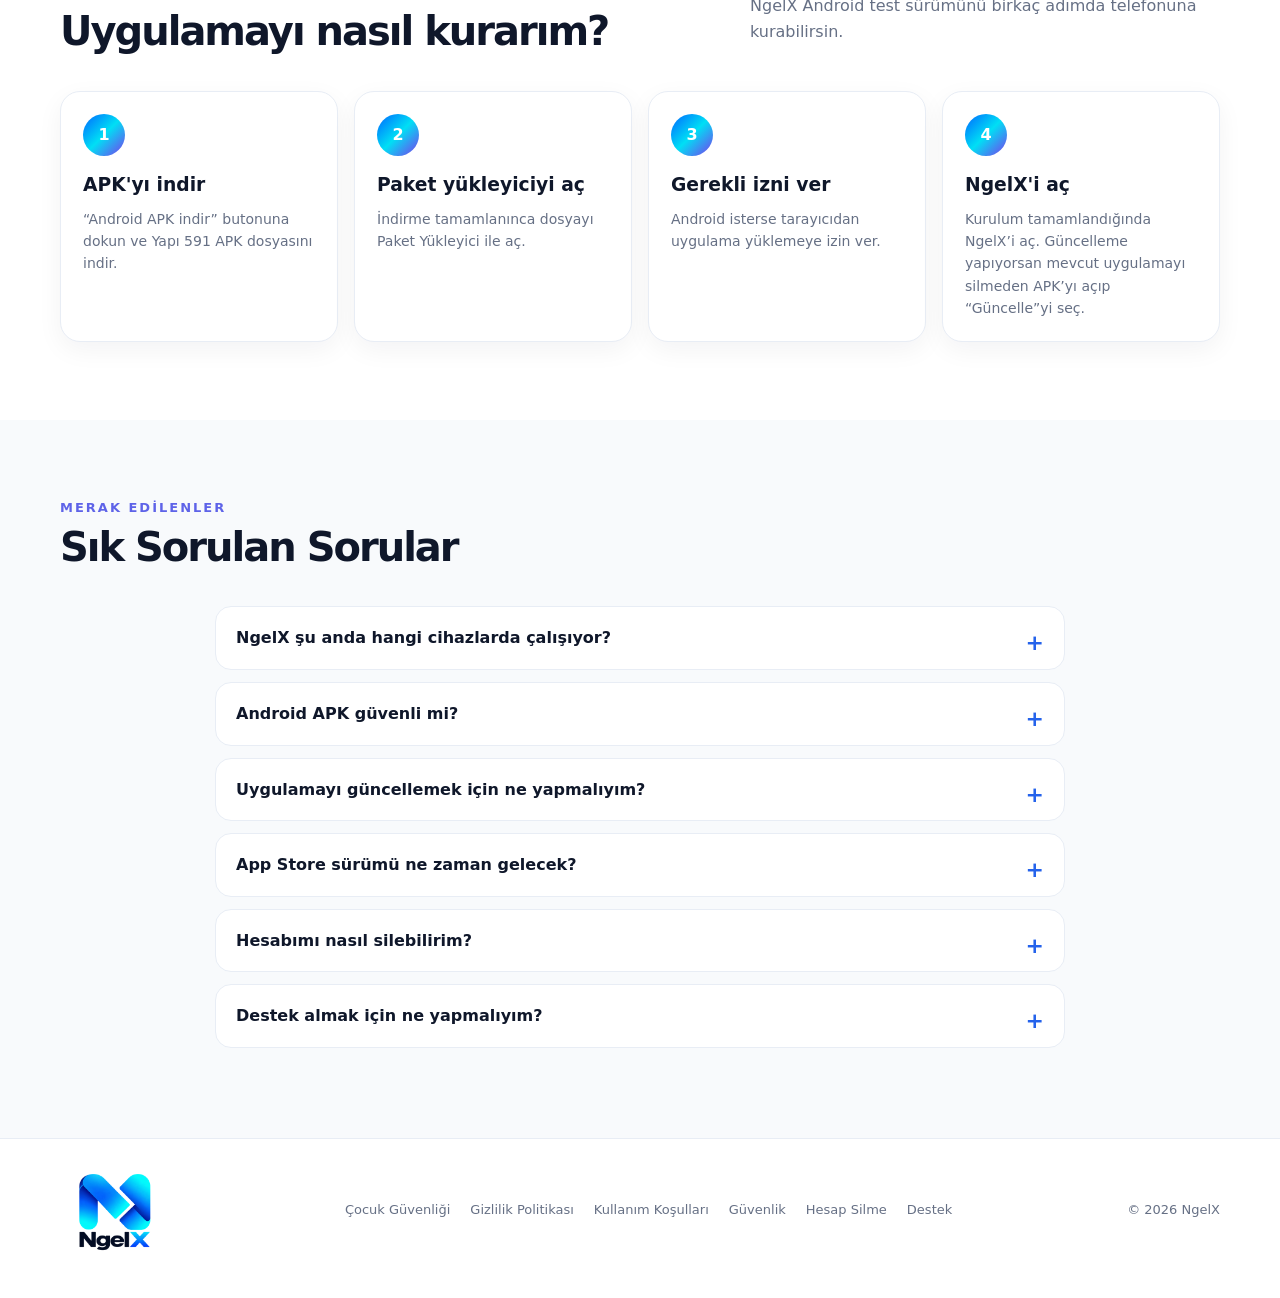
==== commit 064a1888: "Publish signed Build591 Nefes badge download and in-app update; align installation version labels" ====
--- a/index.html
+++ b/index.html
@@ -180,7 +180,7 @@
 <a class="logo brand-logo" href="index.html" aria-label="NgelX ana sayfa"><img src="ngelx-brand.png" alt="NgelX" width="122" height="58"></a>
 <div class="navlinks"><a href="index.html#ozellikler">Özellikler</a><a href="index.html#guvenlik">Güvenlik</a><a href="support.html">Destek</a><a href="index.html#download">İndir</a></div>
 <details class="mobile-menu"><summary>Menü <span aria-hidden="true">☰</span></summary><div class="mobile-links"><a href="index.html">Ana sayfa</a><a href="index.html#ozellikler">Özellikler</a><a href="security.html">Güvenlik</a><a href="support.html">Destek</a><a href="privacy.html">Gizlilik</a><a href="index.html#download">APK indir</a></div></details>
-<a class="btn primary" href="https://github.com/Nnentx/Ngelx/releases/download/v1.0.360-build590/NgelX-1.0.360-Build590.apk">↓ Uygulamayı indir</a>
+<a class="btn primary" href="https://github.com/Nnentx/Ngelx/releases/download/v1.0.361-build591/NgelX-1.0.361-Build591.apk">↓ Uygulamayı indir</a>
 </div></nav>
 
 
@@ -211,13 +211,13 @@
 
         <a
           class="store play"
-          href="https://github.com/Nnentx/Ngelx/releases/download/v1.0.360-build590/NgelX-1.0.360-Build590.apk"
+          href="https://github.com/Nnentx/Ngelx/releases/download/v1.0.361-build591/NgelX-1.0.361-Build591.apk"
         >
           <span class="icon">▶</span>
 
           <span>
             Android APK indir
-            <small>v1.0.360 · Yapı 590 · Test sürümü</small>
+            <small>v1.0.361 · Yapı 591 · Test sürümü</small>
           </span>
         </a>
 
@@ -233,7 +233,7 @@
       </div>
 
 
-      <p class="download-help">Android (ARM64) · Test sürümü<br><a href="#kurulum">Kurulum yardımı</a><span aria-hidden="true"> · </span><a href="https://github.com/Nnentx/Ngelx/releases/tag/v1.0.360-build590">Sürüm notları</a></p>
+      <p class="download-help">Android (ARM64) · Test sürümü<br><a href="#kurulum">Kurulum yardımı</a><span aria-hidden="true"> · </span><a href="https://github.com/Nnentx/Ngelx/releases/tag/v1.0.361-build591">Sürüm notları</a></p>
       <div class="metrics">
 
         <div>
@@ -710,7 +710,7 @@
       </h2>
 
       <p>
-        Yapı 580 Android sürümünü şimdi indirebilirsin.
+        Yapı 591 Android sürümünü şimdi indirebilirsin.
         iPhone sürümü yakında.
       </p>
 
@@ -719,13 +719,13 @@
 
         <a
           class="store play"
-          href="https://github.com/Nnentx/Ngelx/releases/download/v1.0.360-build590/NgelX-1.0.360-Build590.apk"
+          href="https://github.com/Nnentx/Ngelx/releases/download/v1.0.361-build591/NgelX-1.0.361-Build591.apk"
         >
           <span class="icon">▶</span>
 
           <span>
             Android APK indir
-            <small>v1.0.360 · Yapı 590 · Test sürümü</small>
+            <small>v1.0.361 · Yapı 591 · Test sürümü</small>
           </span>
         </a>
 
@@ -770,7 +770,7 @@
         <div class="install-number">1</div>
         <h3>APK'yı indir</h3>
         <p>
-          “Android APK indir” butonuna dokun ve Yapı 587 APK dosyasını indir.
+          “Android APK indir” butonuna dokun ve Yapı 591 APK dosyasını indir.
         </p>
       </div>
 
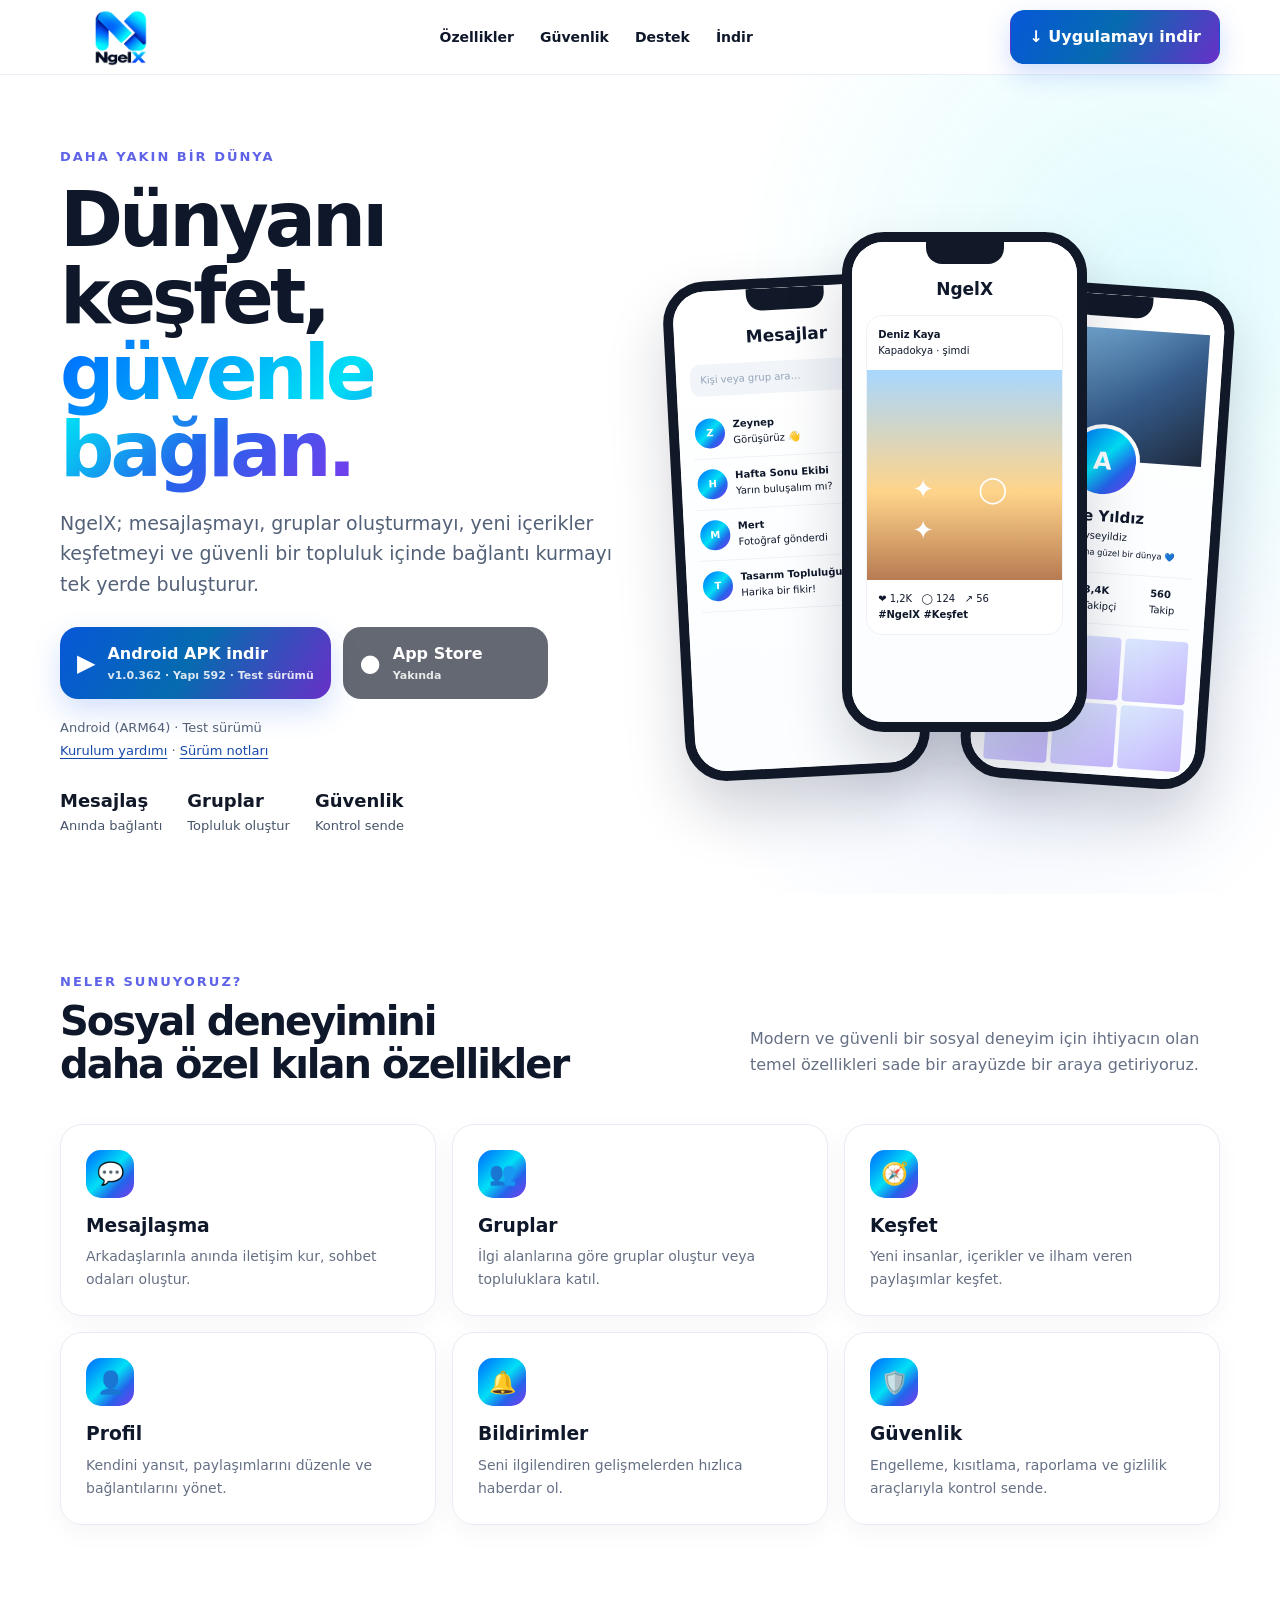
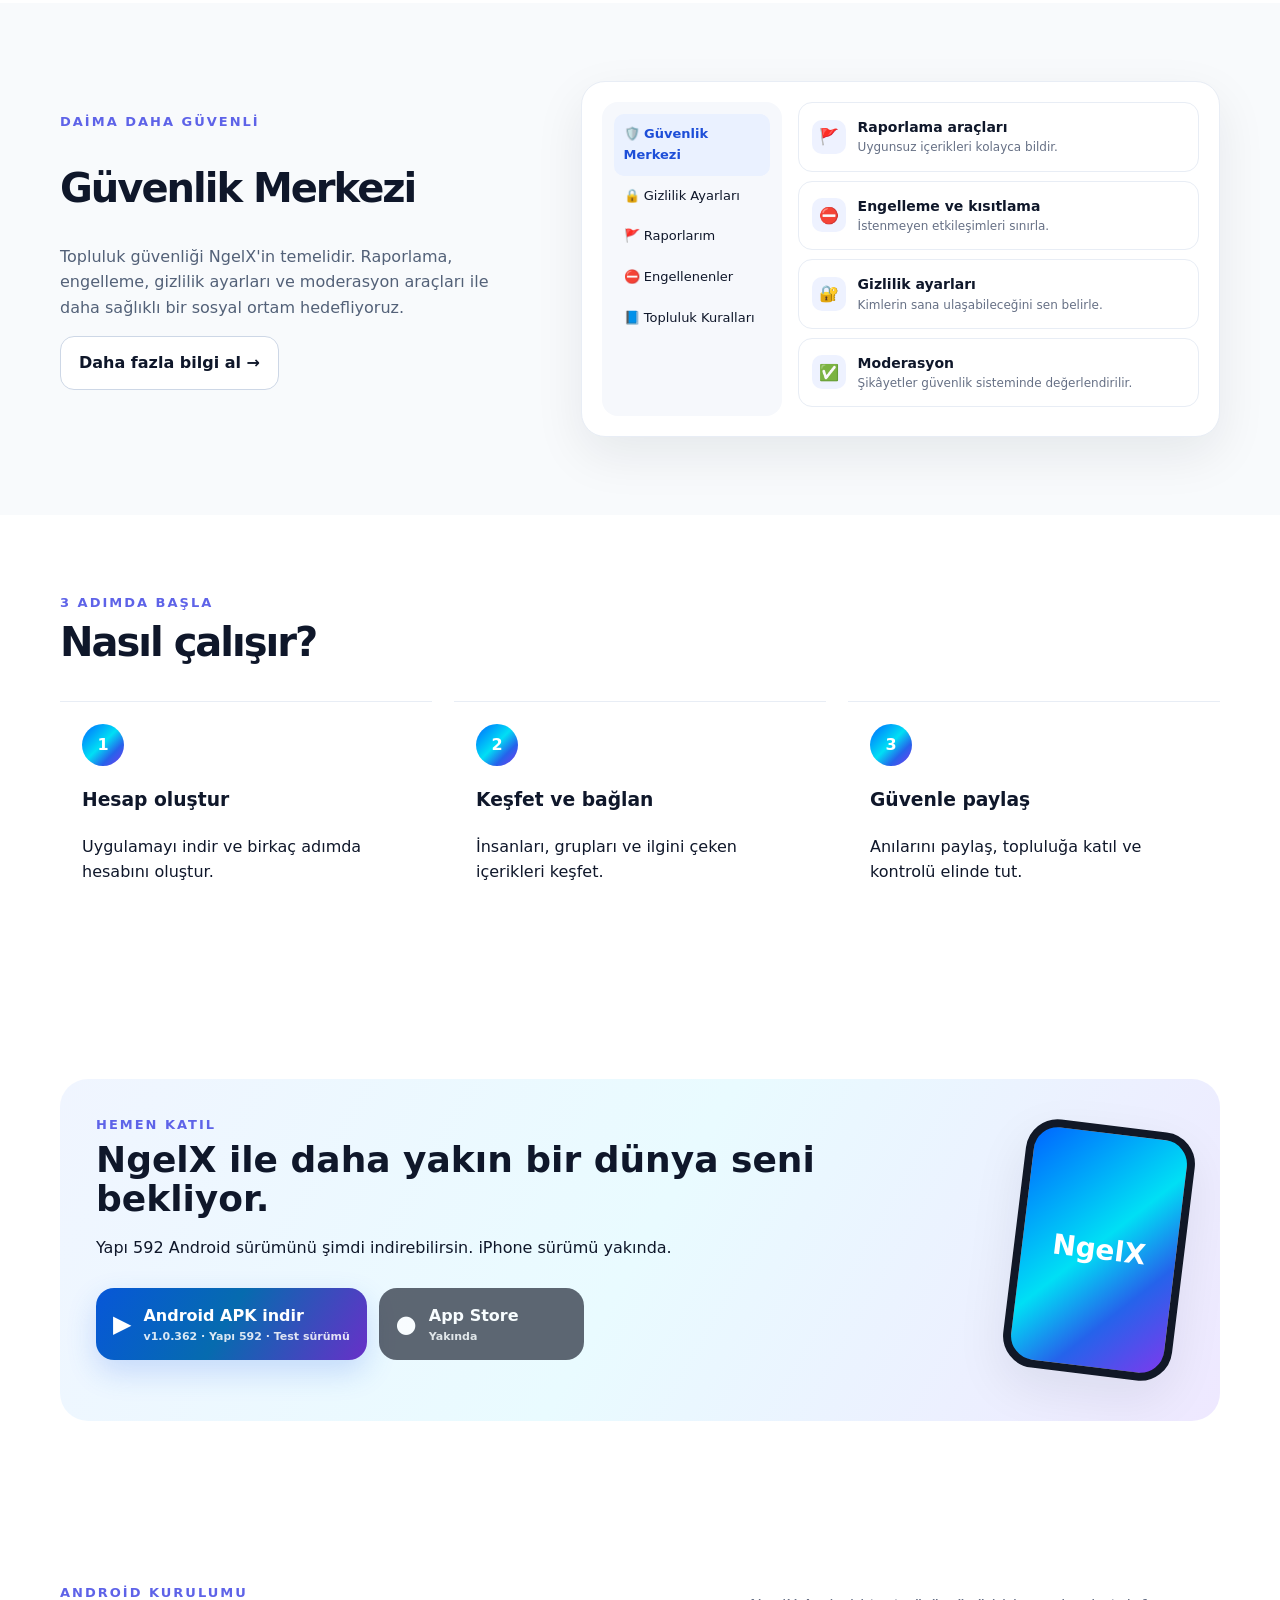
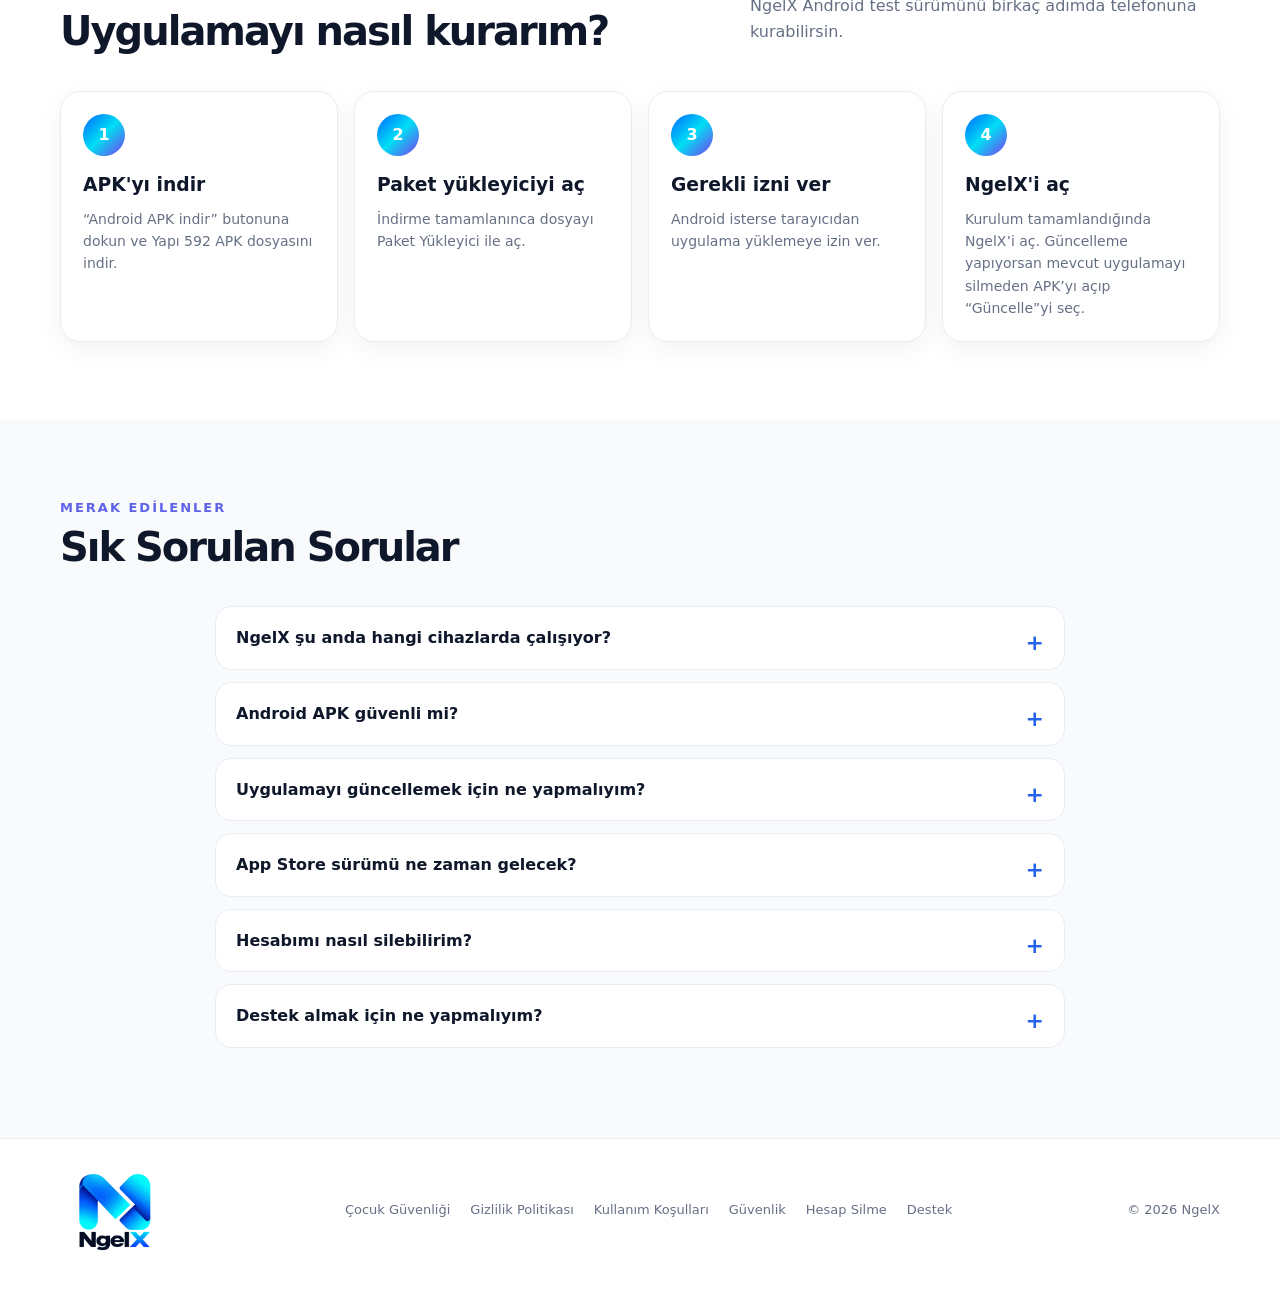
==== commit 8926aafb: "Point web downloads and in-app updater to verified signed Build592" ====
--- a/index.html
+++ b/index.html
@@ -180,7 +180,7 @@
 <a class="logo brand-logo" href="index.html" aria-label="NgelX ana sayfa"><img src="ngelx-brand.png" alt="NgelX" width="122" height="58"></a>
 <div class="navlinks"><a href="index.html#ozellikler">Özellikler</a><a href="index.html#guvenlik">Güvenlik</a><a href="support.html">Destek</a><a href="index.html#download">İndir</a></div>
 <details class="mobile-menu"><summary>Menü <span aria-hidden="true">☰</span></summary><div class="mobile-links"><a href="index.html">Ana sayfa</a><a href="index.html#ozellikler">Özellikler</a><a href="security.html">Güvenlik</a><a href="support.html">Destek</a><a href="privacy.html">Gizlilik</a><a href="index.html#download">APK indir</a></div></details>
-<a class="btn primary" href="https://github.com/Nnentx/Ngelx/releases/download/v1.0.361-build591/NgelX-1.0.361-Build591.apk">↓ Uygulamayı indir</a>
+<a class="btn primary" href="https://github.com/Nnentx/Ngelx/releases/download/v1.0.362-build592/NgelX-1.0.362-Build592.apk">↓ Uygulamayı indir</a>
 </div></nav>
 
 
@@ -211,13 +211,13 @@
 
         <a
           class="store play"
-          href="https://github.com/Nnentx/Ngelx/releases/download/v1.0.361-build591/NgelX-1.0.361-Build591.apk"
+          href="https://github.com/Nnentx/Ngelx/releases/download/v1.0.362-build592/NgelX-1.0.362-Build592.apk"
         >
           <span class="icon">▶</span>
 
           <span>
             Android APK indir
-            <small>v1.0.361 · Yapı 591 · Test sürümü</small>
+            <small>v1.0.362 · Yapı 592 · Test sürümü</small>
           </span>
         </a>
 
@@ -233,7 +233,7 @@
       </div>
 
 
-      <p class="download-help">Android (ARM64) · Test sürümü<br><a href="#kurulum">Kurulum yardımı</a><span aria-hidden="true"> · </span><a href="https://github.com/Nnentx/Ngelx/releases/tag/v1.0.361-build591">Sürüm notları</a></p>
+      <p class="download-help">Android (ARM64) · Test sürümü<br><a href="#kurulum">Kurulum yardımı</a><span aria-hidden="true"> · </span><a href="https://github.com/Nnentx/Ngelx/releases/tag/v1.0.362-build592">Sürüm notları</a></p>
       <div class="metrics">
 
         <div>
@@ -710,7 +710,7 @@
       </h2>
 
       <p>
-        Yapı 591 Android sürümünü şimdi indirebilirsin.
+        Yapı 592 Android sürümünü şimdi indirebilirsin.
         iPhone sürümü yakında.
       </p>
 
@@ -719,13 +719,13 @@
 
         <a
           class="store play"
-          href="https://github.com/Nnentx/Ngelx/releases/download/v1.0.361-build591/NgelX-1.0.361-Build591.apk"
+          href="https://github.com/Nnentx/Ngelx/releases/download/v1.0.362-build592/NgelX-1.0.362-Build592.apk"
         >
           <span class="icon">▶</span>
 
           <span>
             Android APK indir
-            <small>v1.0.361 · Yapı 591 · Test sürümü</small>
+            <small>v1.0.362 · Yapı 592 · Test sürümü</small>
           </span>
         </a>
 
@@ -770,7 +770,7 @@
         <div class="install-number">1</div>
         <h3>APK'yı indir</h3>
         <p>
-          “Android APK indir” butonuna dokun ve Yapı 591 APK dosyasını indir.
+          “Android APK indir” butonuna dokun ve Yapı 592 APK dosyasını indir.
         </p>
       </div>
 
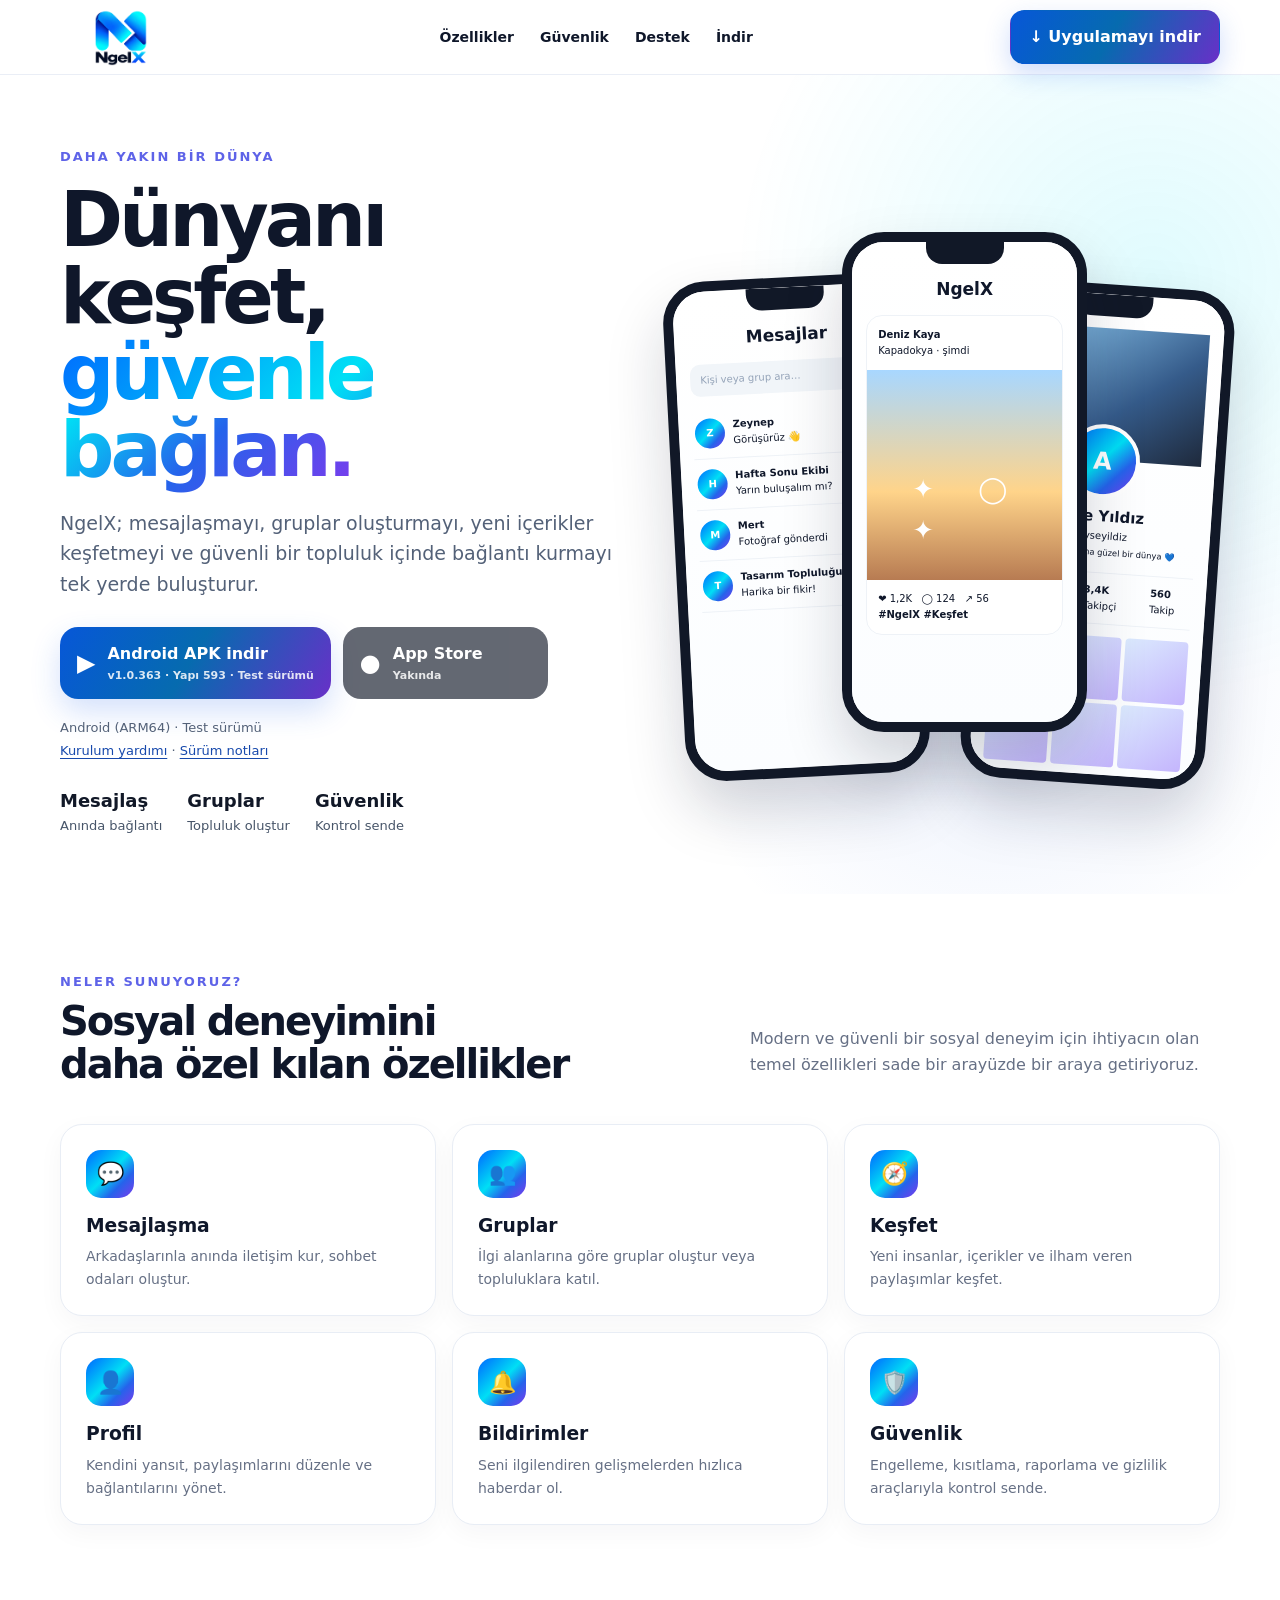
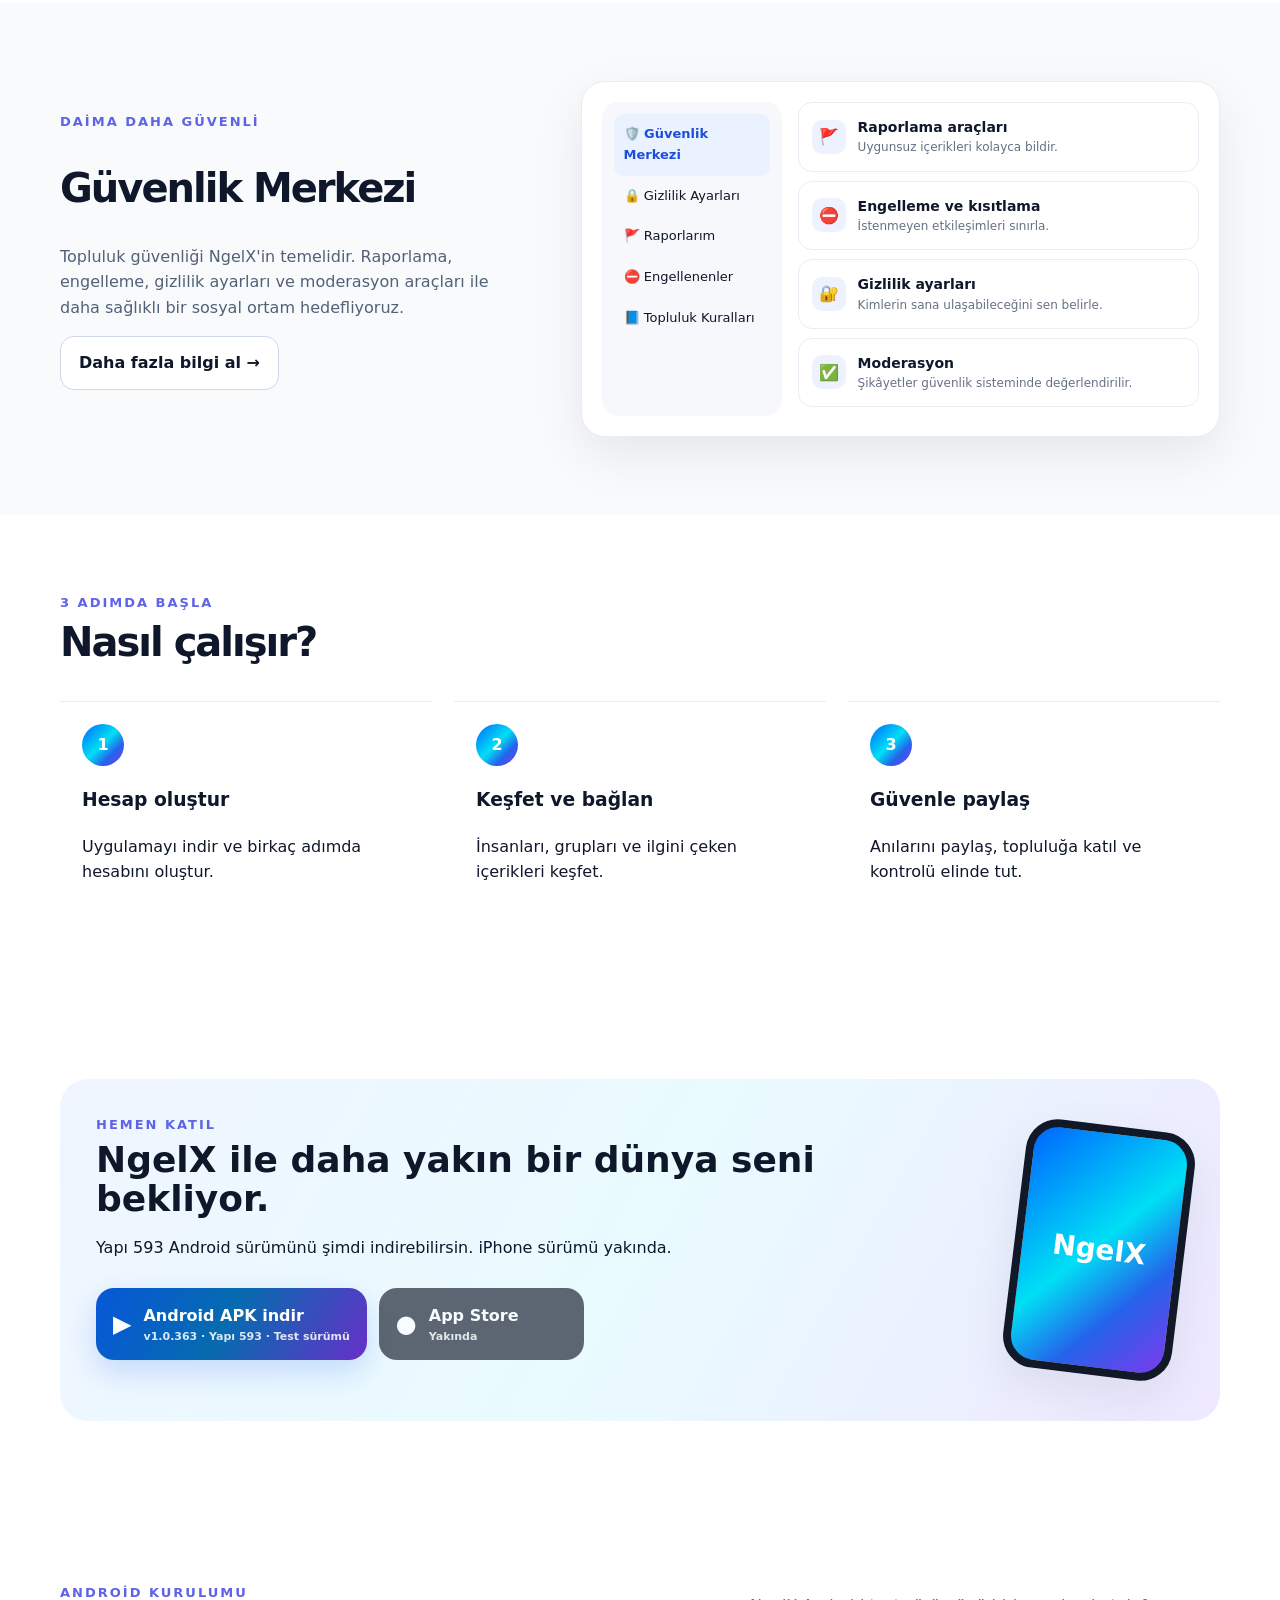
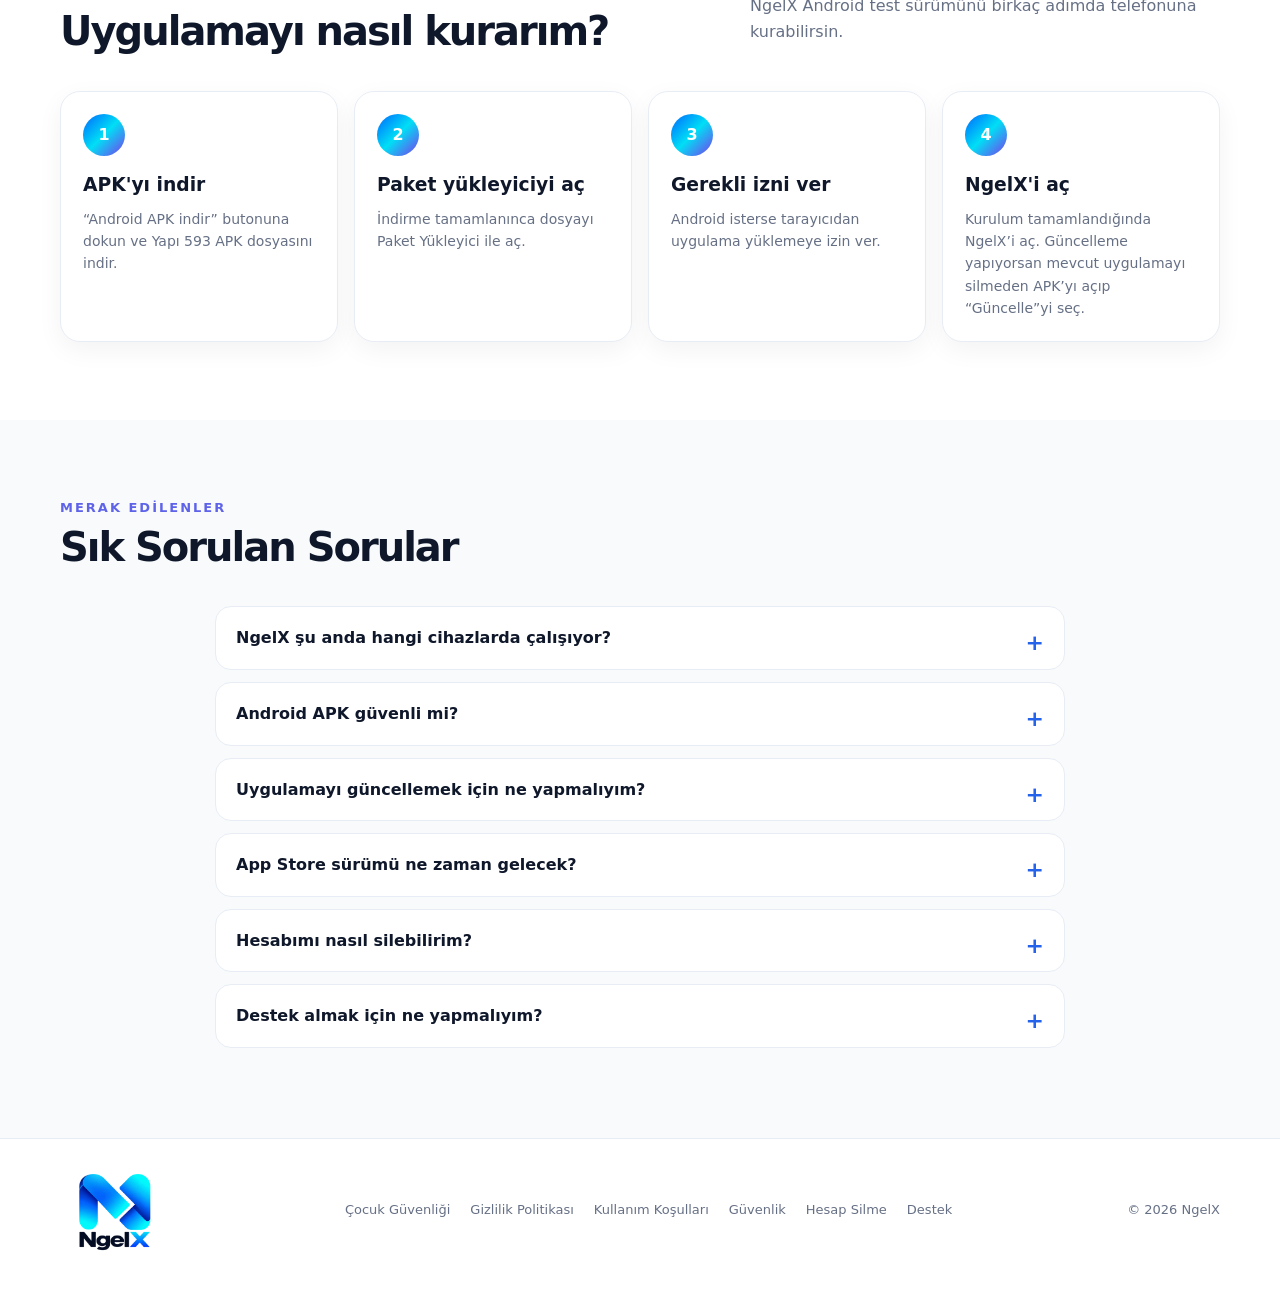
==== commit 1e8096dd: "Publish verified signed Build593 on the website and in-app updater" ====
--- a/index.html
+++ b/index.html
@@ -180,7 +180,7 @@
 <a class="logo brand-logo" href="index.html" aria-label="NgelX ana sayfa"><img src="ngelx-brand.png" alt="NgelX" width="122" height="58"></a>
 <div class="navlinks"><a href="index.html#ozellikler">Özellikler</a><a href="index.html#guvenlik">Güvenlik</a><a href="support.html">Destek</a><a href="index.html#download">İndir</a></div>
 <details class="mobile-menu"><summary>Menü <span aria-hidden="true">☰</span></summary><div class="mobile-links"><a href="index.html">Ana sayfa</a><a href="index.html#ozellikler">Özellikler</a><a href="security.html">Güvenlik</a><a href="support.html">Destek</a><a href="privacy.html">Gizlilik</a><a href="index.html#download">APK indir</a></div></details>
-<a class="btn primary" href="https://github.com/Nnentx/Ngelx/releases/download/v1.0.362-build592/NgelX-1.0.362-Build592.apk">↓ Uygulamayı indir</a>
+<a class="btn primary" href="https://github.com/Nnentx/Ngelx/releases/download/v1.0.363-build593/NgelX-1.0.363-Build593.apk">↓ Uygulamayı indir</a>
 </div></nav>
 
 
@@ -211,13 +211,13 @@
 
         <a
           class="store play"
-          href="https://github.com/Nnentx/Ngelx/releases/download/v1.0.362-build592/NgelX-1.0.362-Build592.apk"
+          href="https://github.com/Nnentx/Ngelx/releases/download/v1.0.363-build593/NgelX-1.0.363-Build593.apk"
         >
           <span class="icon">▶</span>
 
           <span>
             Android APK indir
-            <small>v1.0.362 · Yapı 592 · Test sürümü</small>
+            <small>v1.0.363 · Yapı 593 · Test sürümü</small>
           </span>
         </a>
 
@@ -233,7 +233,7 @@
       </div>
 
 
-      <p class="download-help">Android (ARM64) · Test sürümü<br><a href="#kurulum">Kurulum yardımı</a><span aria-hidden="true"> · </span><a href="https://github.com/Nnentx/Ngelx/releases/tag/v1.0.362-build592">Sürüm notları</a></p>
+      <p class="download-help">Android (ARM64) · Test sürümü<br><a href="#kurulum">Kurulum yardımı</a><span aria-hidden="true"> · </span><a href="https://github.com/Nnentx/Ngelx/releases/tag/v1.0.363-build593">Sürüm notları</a></p>
       <div class="metrics">
 
         <div>
@@ -710,7 +710,7 @@
       </h2>
 
       <p>
-        Yapı 592 Android sürümünü şimdi indirebilirsin.
+        Yapı 593 Android sürümünü şimdi indirebilirsin.
         iPhone sürümü yakında.
       </p>
 
@@ -719,13 +719,13 @@
 
         <a
           class="store play"
-          href="https://github.com/Nnentx/Ngelx/releases/download/v1.0.362-build592/NgelX-1.0.362-Build592.apk"
+          href="https://github.com/Nnentx/Ngelx/releases/download/v1.0.363-build593/NgelX-1.0.363-Build593.apk"
         >
           <span class="icon">▶</span>
 
           <span>
             Android APK indir
-            <small>v1.0.362 · Yapı 592 · Test sürümü</small>
+            <small>v1.0.363 · Yapı 593 · Test sürümü</small>
           </span>
         </a>
 
@@ -770,7 +770,7 @@
         <div class="install-number">1</div>
         <h3>APK'yı indir</h3>
         <p>
-          “Android APK indir” butonuna dokun ve Yapı 592 APK dosyasını indir.
+          “Android APK indir” butonuna dokun ve Yapı 593 APK dosyasını indir.
         </p>
       </div>
 
